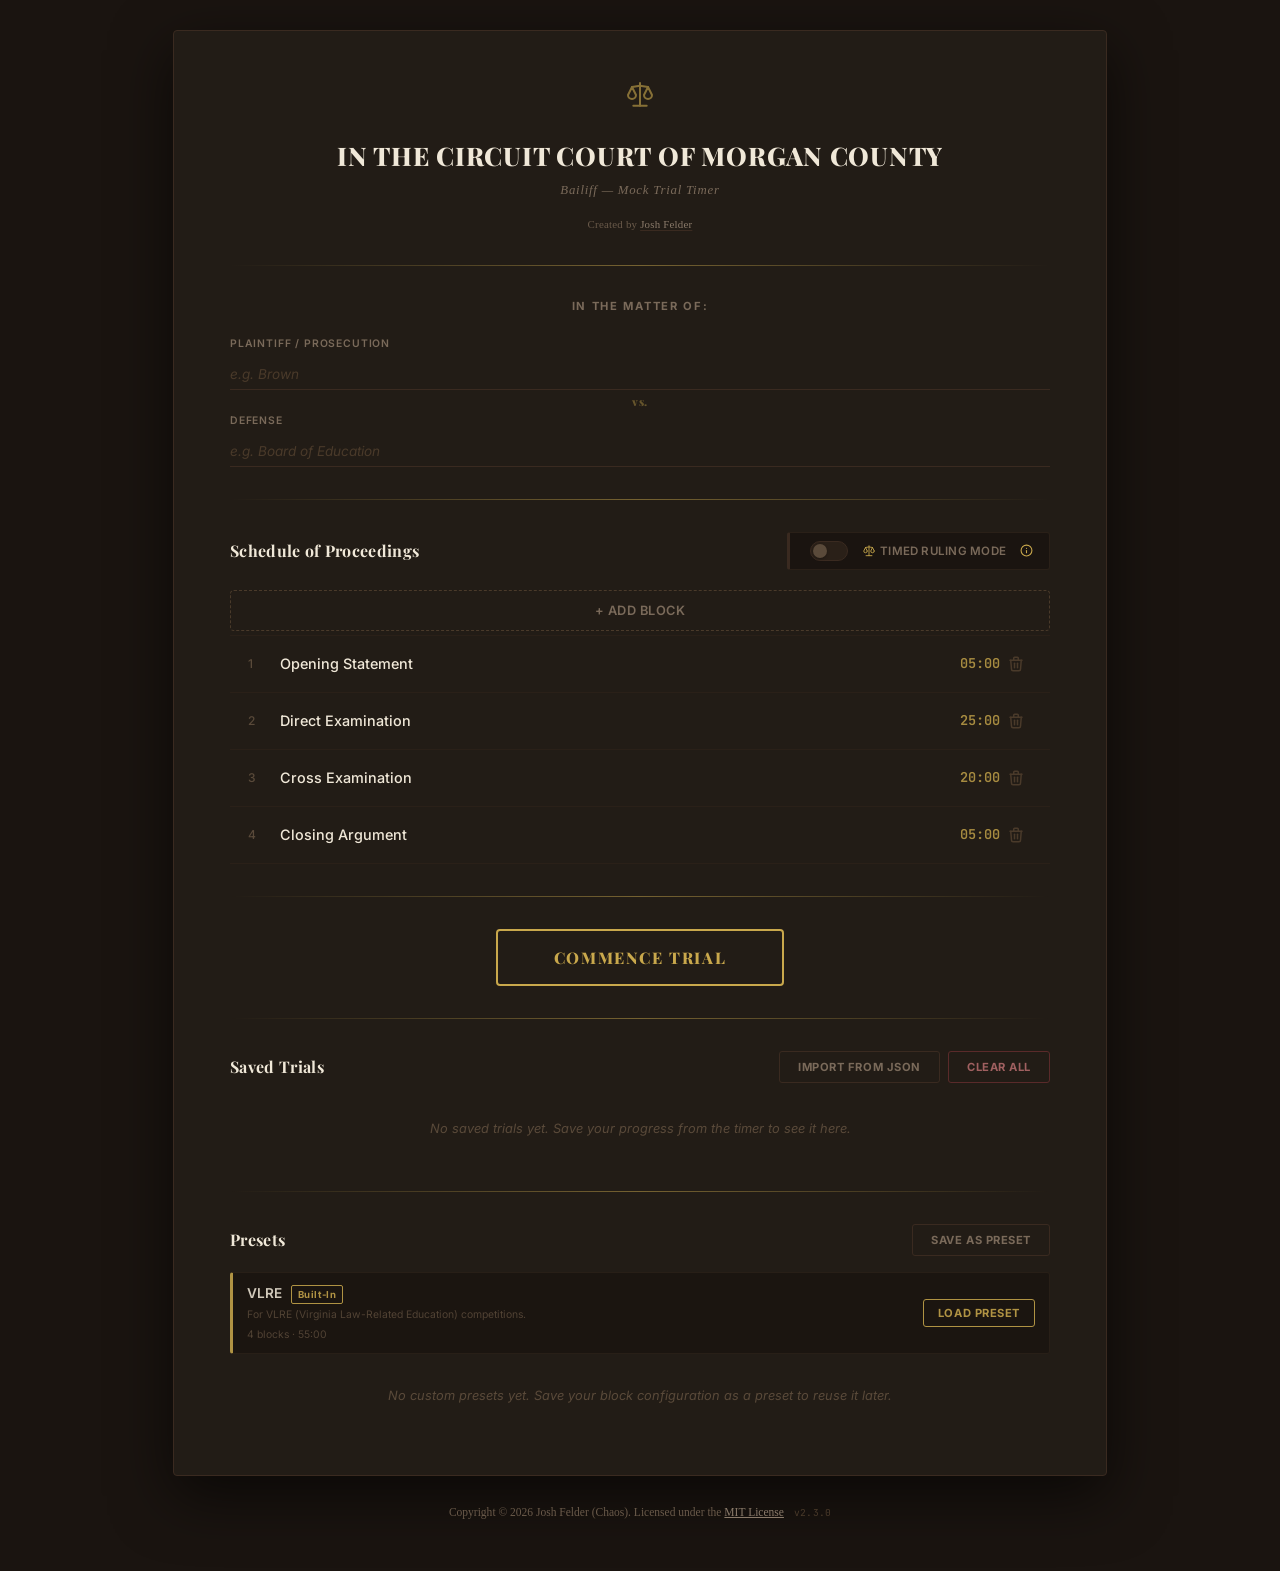
==== index.html @ 9f5e6909 "feat: add importing and exporting trials to json and human readable text" ====
<!DOCTYPE html>
<html lang="en">
<head>
    <meta charset="UTF-8">
    <meta name="viewport" content="width=device-width, initial-scale=1.0">
    <title>Bailiff - Mock Trial Timer</title>
    <link href="https://fonts.googleapis.com/css2?family=Inter:wght@400;600;800&family=Playfair+Display:wght@600;700;800&family=JetBrains+Mono:wght@600&display=swap" rel="stylesheet">
    <link rel="stylesheet" href="index.css">

    <meta property="og:title" content="Bailiff - Mock Trial Timer">
    <meta property="og:description" content="A streamlined, high-visibility mock trial timekeeping utility designed for speed and reliability">
    <meta property="og:type" content="website">

    <meta name="twitter:card" content="summary_large_image">

    <script async src="https://www.googletagmanager.com/gtag/js?id=G-CGS9DXNJ47"></script>
    <script>
      window.dataLayer = window.dataLayer || [];
      function gtag(){dataLayer.push(arguments);}
      gtag('js', new Date());
      gtag('config', 'G-CGS9DXNJ47');
    </script>
</head>
<body>

    <div class="filing">
        <div class="caption">
            <div class="caption-seal">
                <svg xmlns="http://www.w3.org/2000/svg" width="32" height="32" viewBox="0 0 24 24" fill="none" stroke="currentColor" stroke-width="1.5" stroke-linecap="round" stroke-linejoin="round">
                    <path d="M7 20l10 0"/>
                    <path d="M6 6l6 -1l6 1"/>
                    <path d="M12 3l0 17"/>
                    <path d="M9 12l-3 -6l-3 6a3 3 0 0 0 6 0"/>
                    <path d="M21 12l-3 -6l-3 6a3 3 0 0 0 6 0"/>
                </svg>
            </div>
            <h1 class="caption-title">In the Circuit Court of Morgan County</h1>
            <p class="caption-sub">Bailiff — Mock Trial Timer</p>
            <div class="caption-byline">
                Created by <a href="https://github.com/chaowoses" target="_blank">Josh Felder</a>
            </div>
        </div>

        <div class="section-divider"></div>

        <div class="matter">
            <div class="matter-heading">IN THE MATTER OF:</div>
            <div class="parties">
                <div class="party-row">
                    <div class="party">
                        <label for="p-name">Plaintiff / Prosecution</label>
                        <input type="text" id="p-name" placeholder="e.g. Brown" autocomplete="off">
                    </div>
                </div>
                <div class="party-vs">vs.</div>
                <div class="party-row">
                    <div class="party">
                        <label for="d-name">Defense</label>
                        <input type="text" id="d-name" placeholder="e.g. Board of Education" autocomplete="off">
                    </div>
                </div>
            </div>
        </div>

        <div class="section-divider"></div>

        <div class="schedule">
            <div class="schedule-top">
                <h2>Schedule of Proceedings</h2>
                <div class="schedule-toggle">
                    <label for="timed-ruling-toggle" class="toggle-switch">
                        <input type="checkbox" id="timed-ruling-toggle">
                        <span class="toggle-slider"></span>
                    </label>
                    <label for="timed-ruling-toggle" class="toggle-label-text"><svg width="14" height="14" viewBox="0 0 24 24" fill="none" stroke="currentColor" stroke-width="1.5" stroke-linecap="round" stroke-linejoin="round"><path d="M7 20l10 0"/><path d="M6 6l6 -1l6 1"/><path d="M12 3l0 17"/><path d="M9 12l-3 -6l-3 6a3 3 0 0 0 6 0"/><path d="M21 12l-3 -6l-3 6a3 3 0 0 0 6 0"/></svg>Timed Ruling Mode</label>
                    <span class="info-icon" id="tr-mode-info"><svg width="13" height="13" viewBox="0 0 24 24" fill="none" stroke="currentColor" stroke-width="2" stroke-linecap="round" stroke-linejoin="round"><circle cx="12" cy="12" r="10"/><line x1="12" y1="16" x2="12" y2="12"/><line x1="12" y1="8" x2="12.01" y2="8"/></svg></span>
                </div>
            </div>

            <button id="add-block-btn">+ Add Block</button>

            <div id="block-list" class="block-list"></div>

            <div id="block-edit-panel" class="edit-panel hidden">
                <h3>Edit Block</h3>
                <div class="edit-fields">
                    <label>Name<input type="text" id="edit-block-name" autocomplete="off"></label>
                    <label>Time<input type="text" id="edit-block-time" autocomplete="off"></label>
                    <label id="link-label">
                        Link to:
                        <select id="edit-block-link">
                            <option value="">None</option>
                        </select>
                    </label>
                </div>
                <div class="edit-actions">
                    <button id="save-block-btn">Save Changes</button>
                    <button id="cancel-edit-btn">Cancel</button>
                </div>
            </div>
        </div>

        <div class="section-divider"></div>

        <div class="commence">
            <button id="start-trial-btn">Commence Trial</button>
        </div>

        <div class="section-divider"></div>

        <div class="saved-trials">
            <div class="saved-trials-header">
                <h2>Saved Trials</h2>
                <div class="saved-trials-header-actions">
                    <button id="import-trials-btn">Import from JSON</button>
                    <button id="clear-trials-btn">Clear All</button>
                </div>
            </div>
            <div class="saved-trials-list" id="saved-trials-list">
                <div class="saved-trials-empty">No saved trials yet.</div>
            </div>
        </div>

        <div class="section-divider"></div>

        <div class="saved-trials">
            <div class="saved-trials-header">
                <h2>Presets</h2>
                <button id="save-preset-btn">Save as Preset</button>
            </div>
            <div class="saved-trials-list" id="presets-list">
                <div class="saved-trials-empty">No presets yet.</div>
            </div>
        </div>
    </div>

    <!-- Preset Save Dialog -->
    <div class="confirm-overlay hidden" id="preset-dialog-overlay">
        <div class="confirm-dialog preset-dialog">
            <h3>Save as Preset</h3>
            <p>Save the current block configuration as a reusable preset.</p>
            <div class="preset-dialog-fields">
                <label>
                    <span>Preset Name</span>
                    <input type="text" id="preset-name-input" placeholder="e.g. Standard Trial" autocomplete="off">
                </label>
                <label>
                    <span>Description (optional)</span>
                    <textarea id="preset-desc-input" rows="2" placeholder="e.g. For 45-minute rounds with standard order"></textarea>
                </label>
            </div>
            <div class="confirm-actions">
                <button class="confirm-btn confirm-cancel" id="preset-dialog-cancel">Cancel</button>
                <button class="confirm-btn confirm-save" id="preset-dialog-save">Save Preset</button>
            </div>
        </div>
    </div>

    <!-- Delete Confirmation Dialog -->
    <div class="confirm-overlay hidden" id="delete-confirm-overlay">
        <div class="confirm-dialog">
            <div class="confirm-seal">
                <svg xmlns="http://www.w3.org/2000/svg" width="24" height="24" viewBox="0 0 24 24" fill="none" stroke="currentColor" stroke-width="1.5" stroke-linecap="round" stroke-linejoin="round">
                    <path d="M4 7l16 0"/><path d="M10 11l0 6"/><path d="M14 11l0 6"/><path d="M5 7l1 12a2 2 0 0 0 2 2h8a2 2 0 0 0 2 -2l1 -12"/><path d="M9 7v-3a1 1 0 0 1 1 -1h4a1 1 0 0 1 1 1v3"/>
                </svg>
            </div>
            <h3 id="delete-confirm-title">Delete?</h3>
            <p id="delete-confirm-text">This cannot be undone.</p>
            <div class="confirm-actions">
                <button class="confirm-btn confirm-cancel" id="delete-confirm-cancel">Cancel</button>
                <button class="confirm-btn confirm-leave" id="delete-confirm-confirm">Delete</button>
            </div>
        </div>
    </div>

    <!-- Description Edit Dialog -->
    <div class="confirm-overlay hidden" id="desc-edit-overlay">
        <div class="confirm-dialog preset-dialog">
            <div class="confirm-seal">
                <svg xmlns="http://www.w3.org/2000/svg" width="24" height="24" viewBox="0 0 24 24" fill="none" stroke="currentColor" stroke-width="1.5" stroke-linecap="round" stroke-linejoin="round">
                    <path d="M14 3v4a1 1 0 0 0 1 1h4"/><path d="M17 21h-10a2 2 0 0 1 -2 -2v-14a2 2 0 0 1 2 -2h7l5 5v11a2 2 0 0 1 -2 2z"/><path d="M9 11l0 4"/><path d="M13 11l0 4"/><path d="M11 13l-2 0"/>
                </svg>
            </div>
            <h3>Edit Notes</h3>
            <div class="preset-dialog-fields">
                <label>
                    <span>Description</span>
                    <textarea id="desc-edit-input" rows="2" placeholder="Add notes about this trial"></textarea>
                </label>
            </div>
            <div class="confirm-actions">
                <button class="confirm-btn confirm-cancel" id="desc-edit-cancel">Cancel</button>
                <button class="confirm-btn confirm-save" id="desc-edit-save">Save</button>
            </div>
        </div>
    </div>

    <!-- Export Trial Dialog -->
    <div class="confirm-overlay hidden" id="export-dialog-overlay">
        <div class="confirm-dialog preset-dialog">
            <h3 id="export-dialog-title">Export Trial</h3>
            <p>Choose a format, then download it as a file or copy it to your clipboard.</p>
            <div class="export-format-toggle" id="export-format-toggle">
                <label class="export-format-option active">
                    <input type="radio" name="export-format" value="readable" checked>
                    <span>Human-Readable</span>
                </label>
                <label class="export-format-option">
                    <input type="radio" name="export-format" value="json">
                    <span>JSON</span>
                </label>
            </div>
            <div class="export-status" id="export-status"></div>
            <div class="confirm-actions">
                <button class="confirm-btn confirm-cancel" id="export-dialog-cancel">Cancel</button>
                <button class="confirm-btn confirm-cancel" id="export-copy-btn">Copy to Clipboard</button>
                <button class="confirm-btn confirm-save" id="export-download-btn">Download File</button>
            </div>
        </div>
    </div>

    <!-- Import Trials Dialog -->
    <div class="confirm-overlay hidden" id="import-dialog-overlay">
        <div class="confirm-dialog preset-dialog import-dialog">
            <h3>Import Saved Trials</h3>
            <div class="import-tabs">
                <button type="button" class="import-tab active" id="import-tab-upload" data-tab="upload">Upload File</button>
                <button type="button" class="import-tab" id="import-tab-paste" data-tab="paste">Paste JSON</button>
            </div>

            <div class="import-tab-panel" id="import-panel-upload">
                <div class="import-dropzone" id="import-dropzone" tabindex="0">
                    <input type="file" id="import-file-input" accept=".json,application/json" hidden>
                    <p>Drag &amp; drop a JSON file here,<br>or click to browse</p>
                </div>
            </div>

            <div class="import-tab-panel hidden" id="import-panel-paste">
                <div class="preset-dialog-fields">
                    <label>
                        <span>Paste JSON</span>
                        <textarea id="import-paste-input" rows="6" placeholder="Paste exported trial JSON here"></textarea>
                    </label>
                </div>
            </div>

            <div class="import-error hidden" id="import-error"></div>

            <div class="confirm-actions">
                <button class="confirm-btn confirm-cancel" id="import-dialog-cancel">Cancel</button>
                <button class="confirm-btn confirm-save" id="import-paste-btn">Import</button>
            </div>
        </div>
    </div>

    <!-- Timed Ruling Mode Info Dialog -->
    <div class="confirm-overlay hidden" id="tr-mode-info-overlay">
        <div class="confirm-dialog">
            <div class="confirm-seal">
                <svg xmlns="http://www.w3.org/2000/svg" width="24" height="24" viewBox="0 0 24 24" fill="none" stroke="currentColor" stroke-width="1.5" stroke-linecap="round" stroke-linejoin="round">
                    <path d="M7 20l10 0"/><path d="M6 6l6 -1l6 1"/><path d="M12 3l0 17"/><path d="M9 12l-3 -6l-3 6a3 3 0 0 0 6 0"/><path d="M21 12l-3 -6l-3 6a3 3 0 0 0 6 0"/>
                </svg>
            </div>
            <h3>Timed Ruling Mode</h3>
            <p>When enabled, you can link blocks between the plaintiff and defense sides. During a paused timer, you'll have the option to deduct the paused time from either the current side's block or the linked block on the opposing side, simulating the effect of sustained or overruled objections.</p>
            <p>You may not want this enabled: check your competition rules. Some simply discard paused time, while others deduct based on the ruling.</p>
            <div class="confirm-actions">
                <button class="confirm-btn confirm-save" id="tr-mode-info-ok">Got it</button>
            </div>
        </div>
    </div>

    <footer>
        <p>Copyright &copy; 2026 Josh Felder (Chaos). Licensed under the <a href="https://opensource.org/licenses/MIT" target="_blank">MIT License</a><span class="version-footer" id="version-footer"></span></p>
    </footer>

    <script src="version.js"></script>
    <script src="cases.js"></script>
    <script src="setup.js"></script>
</body>
</html>
---- index.css ----
@keyframes fadeIn {
    from { opacity: 0; transform: translateY(8px); }
    to { opacity: 1; transform: translateY(0); }
}

body {
    margin: 0;
    padding: 30px 20px;
    font-family: Georgia, 'Times New Roman', Times, serif;
    background: #1a1410;
    color: #f0e8d8;
    display: flex;
    flex-direction: column;
    align-items: center;
    line-height: 1.6;
    -webkit-font-smoothing: antialiased;
    animation: fadeIn 0.5s ease-out;
}

/* ===== SCROLLBAR ===== */
::-webkit-scrollbar { width: 8px; height: 8px; }
::-webkit-scrollbar-track { background: #1a1410; }
::-webkit-scrollbar-thumb { background: #3a2a20; border-radius: 4px; }
::-webkit-scrollbar-thumb:hover { background: #5a4a3a; }
::-webkit-scrollbar-corner { background: #1a1410; }
* { scrollbar-width: thin; scrollbar-color: #3a2a20 #1a1410; }

/* ===== LEGAL FILING DOCUMENT ===== */
.filing {
    width: 100%;
    max-width: 820px;
    background: #221c16;
    border: 1px solid #3a2a20;
    border-radius: 4px;
    padding: 48px 56px;
    box-shadow: 0 20px 60px rgba(0,0,0,0.6);
}

/* ===== CAPTION ===== */
.caption {
    text-align: center;
    margin-bottom: 0;
}

.caption-seal {
    color: #c9a84c;
    opacity: 0.6;
    margin-bottom: 16px;
}

.caption-title {
    font-size: 1.6rem;
    font-weight: 800;
    font-family: 'Playfair Display', Georgia, serif;
    letter-spacing: 0.03em;
    margin: 0 0 4px 0;
    color: #f0e8d8;
    text-transform: uppercase;
}

.caption-sub {
    font-size: 0.8rem;
    color: #7a6a5a;
    margin: 0 0 16px 0;
    font-style: italic;
    letter-spacing: 0.06em;
}

.caption-byline {
    font-size: 0.68rem;
    color: #6a5a4a;
    margin-bottom: 0;
    font-weight: 400;
    letter-spacing: 0.02em;
}

.caption-byline a {
    color: #8a7a6a;
    text-decoration: underline;
    text-underline-offset: 2px;
    text-decoration-color: #3a2a20;
}

.caption-byline a:hover {
    color: #c9a84c;
}

/* ===== SECTION DIVIDER ===== */
.section-divider {
    height: 1px;
    background: linear-gradient(90deg, transparent, #c9a84c, transparent);
    margin: 32px 0;
    opacity: 0.5;
}

/* ===== IN THE MATTER OF ===== */
.matter-heading {
    text-align: center;
    font-size: 0.7rem;
    font-weight: 700;
    font-family: 'Inter', -apple-system, BlinkMacSystemFont, "Segoe UI", Roboto, sans-serif;
    letter-spacing: 0.15em;
    color: #7a6a5a;
    margin-bottom: 20px;
    text-transform: uppercase;
}

.parties {
    display: flex;
    flex-direction: column;
    gap: 4px;
}

.party-row {
    display: flex;
    flex-direction: column;
}

.party {
    display: flex;
    flex-direction: column;
    text-align: left;
}

.party label {
    font-size: 0.65rem;
    font-weight: 600;
    font-family: 'Inter', -apple-system, BlinkMacSystemFont, "Segoe UI", Roboto, sans-serif;
    text-transform: uppercase;
    letter-spacing: 0.08em;
    margin-bottom: 2px;
    color: #7a6a5a;
}

.party input {
    padding: 8px 0 6px;
    font-size: clamp(0.85rem, 1.8vw, 1rem);
    font-family: 'Inter', -apple-system, BlinkMacSystemFont, "Segoe UI", Roboto, sans-serif;
    border: none;
    border-bottom: 1px solid #3a2a20;
    border-radius: 0;
    background: transparent;
    color: #f0e8d8;
    text-align: left;
    width: 100%;
    box-sizing: border-box;
    outline: none;
    transition: border-color 0.2s;
}

.party input::placeholder {
    font-size: clamp(0.75rem, 1.5vw, 0.85rem);
    color: #4a3a2a;
    font-style: italic;
    opacity: 1;
}

.party input:focus { border-bottom-color: #c9a84c; }

.party-vs {
    text-align: center;
    font-size: 0.7rem;
    font-weight: 900;
    font-family: 'Playfair Display', Georgia, serif;
    color: #c9a84c;
    opacity: 0.4;
    letter-spacing: 0.06em;
    padding: 2px 0;
    line-height: 1;
}

/* ===== SCHEDULE ===== */
.schedule-top {
    display: flex;
    align-items: center;
    justify-content: space-between;
    margin-bottom: 20px;
}

.schedule h2 {
    font-size: 1rem;
    font-weight: 700;
    font-family: 'Playfair Display', Georgia, serif;
    color: #f0e8d8;
    margin: 0;
    letter-spacing: 0.02em;
}

.schedule-toggle {
    display: flex;
    align-items: center;
    gap: 14px;
    padding: 8px 16px 8px 20px;
    background: #1a1410;
    border: 1px solid #2a2018;
    border-left: 3px solid #3a2a20;
    border-radius: 3px;
    transition: border-left-color 0.3s;
}

.schedule-toggle--active {
    border-left-color: #c9a84c;
}

.schedule-toggle .toggle-label-text {
    display: inline-flex;
    align-items: center;
    gap: 4px;
    font-size: 0.72rem;
    font-weight: 600;
    font-family: 'Inter', -apple-system, BlinkMacSystemFont, "Segoe UI", Roboto, sans-serif;
    color: #7a6a5a;
    cursor: pointer;
    white-space: nowrap;
    letter-spacing: 0.02em;
    text-transform: uppercase;
    user-select: none;
}

.schedule-toggle .toggle-label-text svg {
    color: #c9a84c;
    flex-shrink: 0;
}

.info-icon {
    display: inline-flex;
    align-items: center;
    color: #c9a84c;
    cursor: pointer;
    transition: color 0.2s;
    flex-shrink: 0;
}

.info-icon:hover {
    color: #d4af37;
}

.badge-info-icon {
    display: inline-flex;
    align-items: center;
    margin-left: 4px;
    color: #c9a84c;
    cursor: pointer;
    transition: color 0.2s;
}

.badge-info-icon:hover {
    color: #d4af37;
}

/* toggle switch - court gavel style */
.toggle-switch {
    position: relative;
    width: 38px;
    height: 20px;
    cursor: pointer;
    flex-shrink: 0;
}

.toggle-switch input {
    opacity: 0;
    width: 0;
    height: 0;
}

.toggle-slider {
    position: absolute;
    top: 0;
    left: 0;
    right: 0;
    bottom: 0;
    background: #2a2018;
    border-radius: 20px;
    border: 1px solid #3a2a20;
    transition: background 0.3s;
}

.toggle-slider:before {
    content: "";
    position: absolute;
    height: 14px;
    width: 14px;
    left: 2px;
    bottom: 2px;
    background: #5a4a3a;
    border-radius: 50%;
    transition: transform 0.3s;
    box-shadow: 0 1px 3px rgba(0,0,0,0.3);
}

.toggle-switch input:checked + .toggle-slider {
    background: #c9a84c;
    border-color: #c9a84c;
}

.toggle-switch input:checked + .toggle-slider:before {
    background: #1a1410;
    transform: translateX(18px);
}

/* ===== EDIT PANEL ===== */
.edit-panel {
    background: #1a1410;
    padding: 24px;
    border-radius: 4px;
    border: 1px solid #3a2a20;
    border-left: 3px solid #c9a84c;
    margin: 12px 0;
    display: flex;
    flex-direction: column;
    gap: 16px;
    box-shadow: 0 4px 16px rgba(0,0,0,0.3);
    animation: expandPanel 0.25s cubic-bezier(0.34, 1.56, 0.64, 1) forwards;
}

@keyframes expandPanel {
    from { opacity: 0; transform: translateY(-6px); }
    to { opacity: 1; transform: translateY(0); }
}

.edit-panel h3 { margin: 0; font-size: 0.85rem; font-family: 'Inter', -apple-system, BlinkMacSystemFont, "Segoe UI", Roboto, sans-serif; color: #c9a84c; font-weight: 700; text-transform: uppercase; letter-spacing: 0.08em; }
.edit-panel.hidden { display: none; }

.edit-fields { display: flex; gap: 12px; flex-wrap: wrap; }

.edit-fields label {
    flex: 1;
    min-width: 140px;
    display: flex;
    flex-direction: column;
    gap: 6px;
    font-size: 0.65rem;
    font-weight: 600;
    font-family: 'Inter', -apple-system, BlinkMacSystemFont, "Segoe UI", Roboto, sans-serif;
    color: #7a6a5a;
    text-transform: uppercase;
    letter-spacing: 0.06em;
}

.edit-fields input,
.edit-fields select {
    padding: 10px;
    background: #221c16;
    border: 1px solid #3a2a20;
    color: #f0e8d8;
    border-radius: 4px;
    font-family: 'Inter', -apple-system, BlinkMacSystemFont, "Segoe UI", Roboto, sans-serif;
    font-size: 0.85rem;
    outline: none;
    transition: border-color 0.2s;
}

.edit-fields input:focus,
.edit-fields select:focus {
    border-color: #c9a84c;
}

.edit-fields select {
    appearance: none;
    background-image: url("data:image/svg+xml,%3Csvg xmlns='http://www.w3.org/2000/svg' width='14' height='14' viewBox='0 0 24 24' fill='none' stroke='%237a6a5a' stroke-width='2.5' stroke-linecap='round' stroke-linejoin='round'%3E%3Cpath d='m6 9 6 6 6-6'/%3E%3C/svg%3E");
    background-repeat: no-repeat;
    background-position: calc(100% - 10px) center;
    padding-right: 32px;
}

.edit-actions { display: flex; gap: 8px; margin-top: 2px; }

#save-block-btn,
#cancel-edit-btn {
    flex: 1;
    padding: 10px;
    font-size: 0.8rem;
    font-weight: 600;
    font-family: 'Inter', -apple-system, BlinkMacSystemFont, "Segoe UI", Roboto, sans-serif;
    border-radius: 4px;
    cursor: pointer;
    transition: all 0.2s cubic-bezier(0.4, 0, 0.2, 1);
    border: 1px solid #3a2a20;
    background: transparent;
}

#save-block-btn { color: #c9a84c; border-color: #c9a84c; }
#save-block-btn:hover { background: #c9a84c; color: #1a1410; }

#cancel-edit-btn { color: #7a6a5a; }
#cancel-edit-btn:hover { background: #3a2a20; color: #f0e8d8; }

#save-block-btn:active,
#cancel-edit-btn:active { transform: scale(0.97); }

/* ===== ADD BLOCK BUTTON ===== */
#add-block-btn {
    width: 100%;
    padding: 12px;
    font-size: 0.8rem;
    font-weight: 600;
    font-family: 'Inter', -apple-system, BlinkMacSystemFont, "Segoe UI", Roboto, sans-serif;
    border-radius: 4px;
    border: 1px dashed #4a3a2a;
    background: transparent;
    color: #7a6a5a;
    cursor: pointer;
    text-transform: uppercase;
    letter-spacing: 0.04em;
    transition: all 0.2s cubic-bezier(0.4, 0, 0.2, 1);
    margin-bottom: 4px;
}

#add-block-btn:hover {
    border-color: #c9a84c;
    color: #c9a84c;
    background: rgba(201, 168, 76, 0.04);
}

#add-block-btn:active { transform: scale(0.98); }

/* ===== BLOCK CARDS ===== */
.block-list { width: 100%; display: flex; flex-direction: column; }

.block-card {
    display: flex;
    justify-content: space-between;
    align-items: center;
    background: transparent;
    padding: 12px 18px;
    border-bottom: 1px solid #2a2018;
    cursor: grab;
    transition:
        transform 0.2s cubic-bezier(0.4, 0, 0.2, 1),
        background 0.2s cubic-bezier(0.4, 0, 0.2, 1),
        opacity 0.2s cubic-bezier(0.4, 0, 0.2, 1),
        box-shadow 0.2s cubic-bezier(0.4, 0, 0.2, 1);
    animation: blockIn 0.35s cubic-bezier(0.34, 1.56, 0.64, 1) forwards;
}

.block-card:first-child {
    border-top: 1px solid #2a2018;
}

@keyframes blockIn {
    from { opacity: 0; transform: translateX(-20px); }
    to { opacity: 1; transform: translateX(0); }
}

@keyframes blockOut {
    from { opacity: 1; transform: translateY(0) scale(1); }
    to { opacity: 0; transform: translateY(-20px) scale(0.95); }
}

.block-card:hover {
    background: rgba(201, 168, 76, 0.03);
}

.block-card.removing {
    animation: blockOut 0.3s ease-in forwards;
    overflow: hidden;
    pointer-events: none;
}

.block-card.dragging {
    opacity: 0.6;
    background: rgba(201, 168, 76, 0.06);
    box-shadow: 0 0 20px rgba(201, 168, 76, 0.15);
    z-index: 100;
}

.block-placeholder {
    border: none;
    height: 3px;
    width: 100%;
    background: linear-gradient(90deg, transparent, #c9a84c, transparent);
    margin: 2px 0;
    pointer-events: none;
}

.block-main-content { display: flex; flex: 1; align-items: center; gap: 12px; }

.block-main-content::before {
    content: attr(data-index);
    font-size: 0.75rem;
    color: #5a4a3a;
    font-family: 'Inter', -apple-system, BlinkMacSystemFont, "Segoe UI", Roboto, sans-serif;
    font-weight: 500;
    min-width: 20px;
}

.link-icon { color: #c9a84c; display: inline-flex; align-items: center; opacity: 0.7; flex-shrink: 0; vertical-align: middle; }
.block-name { font-size: 0.9rem; font-weight: 500; font-family: 'Inter', -apple-system, BlinkMacSystemFont, "Segoe UI", Roboto, sans-serif; display: flex; align-items: center; gap: 6px; flex: 1; }

.block-time {
    font-size: 0.85rem;
    font-family: 'JetBrains Mono', monospace;
    font-weight: 600;
    width: 70px;
    text-align: right;
    flex-shrink: 0;
    color: #c9a84c;
    opacity: 0.8;
}

.block-linked-badge {
    display: inline-flex;
    align-items: center;
    gap: 4px;
    margin-left: 8px;
    padding: 2px 8px;
    font-size: 0.6rem;
    font-weight: 700;
    font-family: 'Inter', -apple-system, BlinkMacSystemFont, "Segoe UI", Roboto, sans-serif;
    color: #c9a84c;
    border: 1px solid #3a2a20;
    border-radius: 3px;
    text-transform: uppercase;
    letter-spacing: 0.04em;
    white-space: nowrap;
}

.block-linked-badge svg {
    opacity: 0.7;
    width: 10px;
    height: 10px;
    margin-right: 0 !important;
    display: block;
}

.block-controls {
    display: flex;
    align-items: center;
    gap: 2px;
    flex-shrink: 0;
}

/* Move Up/Down — drag-and-drop reordering doesn't fire from touchscreens,
   so this is the only way to reorder blocks on mobile. Desktop uses drag
   instead (see .block-card[draggable]), so these stay hidden until the
   mobile breakpoint below shows them. */
.block-move {
    display: none;
    background: transparent;
    border: none;
    color: #5a4a3a;
    width: 32px;
    height: 32px;
    border-radius: 4px;
    cursor: pointer;
    align-items: center;
    justify-content: center;
    transition: all 0.2s cubic-bezier(0.4, 0, 0.2, 1);
}

.block-move:hover:not(:disabled) { color: #c9a84c; background: rgba(201, 168, 76, 0.08); }
.block-move:active:not(:disabled) { transform: scale(0.9); }
.block-move:disabled { color: #2a2018; cursor: default; }

.block-delete {
    background: transparent;
    border: none;
    color: #4a3a2a;
    width: 32px;
    height: 32px;
    border-radius: 4px;
    cursor: pointer;
    display: flex;
    align-items: center;
    justify-content: center;
    transition: all 0.2s cubic-bezier(0.4, 0, 0.2, 1);
}

.block-delete:hover { color: #8b1a1a; background: rgba(139, 26, 26, 0.08); }
.block-delete:active { transform: scale(0.9); }

/* ===== COMMENCE TRIAL ===== */
.commence {
    text-align: center;
}

#start-trial-btn {
    padding: 16px 56px;
    font-size: 1rem;
    font-weight: 800;
    font-family: 'Playfair Display', Georgia, serif;
    border-radius: 4px;
    border: 2px solid #c9a84c;
    background: transparent;
    color: #c9a84c;
    cursor: pointer;
    text-transform: uppercase;
    letter-spacing: 0.1em;
    transition: all 0.25s cubic-bezier(0.4, 0, 0.2, 1);
    position: relative;
}

#start-trial-btn:hover {
    background: #c9a84c;
    color: #1a1410;
    box-shadow: 0 4px 20px rgba(201, 168, 76, 0.3);
}

#start-trial-btn:active { transform: scale(0.97); }

#save-trial-btn {
    padding: 12px 32px;
    font-size: 0.75rem;
    font-weight: 700;
    font-family: 'Inter', -apple-system, BlinkMacSystemFont, "Segoe UI", Roboto, sans-serif;
    border-radius: 4px;
    border: 1px solid #3a2a20;
    background: transparent;
    color: #7a6a5a;
    cursor: pointer;
    text-transform: uppercase;
    letter-spacing: 0.06em;
    transition: all 0.2s cubic-bezier(0.4, 0, 0.2, 1);
    margin-left: 12px;
}

#save-trial-btn:hover {
    border-color: #5a4a3a;
    color: #f0e8d8;
    background: #2a2018;
}

#save-trial-btn:active { transform: scale(0.97); }

/* ===== SAVED TRIALS ===== */
.saved-trials-header h2 {
    font-size: 1rem;
    font-weight: 700;
    font-family: 'Playfair Display', Georgia, serif;
    color: #f0e8d8;
    margin: 0;
    letter-spacing: 0.02em;
}

.saved-trials-list {
    display: flex;
    flex-direction: column;
    gap: 6px;
}

.saved-trials-empty {
    text-align: center;
    font-size: 0.8rem;
    font-family: 'Inter', -apple-system, BlinkMacSystemFont, "Segoe UI", Roboto, sans-serif;
    color: #5a4a3a;
    font-style: italic;
    padding: 20px 0;
}

.saved-trial-card {
    display: flex;
    align-items: center;
    justify-content: space-between;
    padding: 10px 14px;
    background: #1a1410;
    border: 1px solid #2a2018;
    border-left: 3px solid #3a2a20;
    border-radius: 3px;
    transition: border-left-color 0.2s;
}

.saved-trial-card:hover {
    border-left-color: #5a4a3a;
}

.saved-trial-info {
    display: flex;
    flex-direction: column;
    min-width: 0;
    overflow: hidden;
}

.saved-trial-name {
    font-size: 0.85rem;
    font-weight: 600;
    font-family: 'Inter', -apple-system, BlinkMacSystemFont, "Segoe UI", Roboto, sans-serif;
    color: #f0e8d8;
    white-space: nowrap;
    overflow: hidden;
    text-overflow: ellipsis;
}

.saved-trial-date {
    font-size: 0.65rem;
    font-family: 'Inter', -apple-system, BlinkMacSystemFont, "Segoe UI", Roboto, sans-serif;
    color: #5a4a3a;
    margin-top: 2px;
}

.saved-trial-actions {
    display: flex;
    gap: 6px;
    flex-shrink: 0;
}

.saved-trial-load {
    padding: 6px 14px;
    font-size: 0.7rem;
    font-weight: 700;
    font-family: 'Inter', -apple-system, BlinkMacSystemFont, "Segoe UI", Roboto, sans-serif;
    border-radius: 3px;
    border: 1px solid #c9a84c;
    background: transparent;
    color: #c9a84c;
    cursor: pointer;
    text-transform: uppercase;
    letter-spacing: 0.05em;
    transition: all 0.2s;
}

.saved-trial-load:hover {
    background: #c9a84c;
    color: #1a1410;
}

.saved-trial-edit {
    padding: 6px 10px;
    font-size: 0.7rem;
    font-weight: 700;
    font-family: 'Inter', -apple-system, BlinkMacSystemFont, "Segoe UI", Roboto, sans-serif;
    border-radius: 3px;
    border: 1px solid transparent;
    background: transparent;
    color: #5a4a3a;
    cursor: pointer;
    transition: all 0.2s;
}

.saved-trial-edit:hover {
    color: #c9a84c;
    border-color: #5a4a3a;
}

.saved-trial-delete {
    padding: 6px 10px;
    font-size: 0.7rem;
    font-weight: 700;
    font-family: 'Inter', -apple-system, BlinkMacSystemFont, "Segoe UI", Roboto, sans-serif;
    border-radius: 3px;
    border: 1px solid transparent;
    background: transparent;
    color: #5a4a3a;
    cursor: pointer;
    transition: all 0.2s;
}

.saved-trial-delete:hover {
    color: #8b1a1a;
    border-color: #6e1515;
}

.saved-trial-preset {
    border-left-color: #c9a84c;
    opacity: 0.85;
}

.saved-trial-preset:hover {
    border-left-color: #d4af37;
    opacity: 1;
}

.saved-trial-card[draggable] {
    cursor: grab;
}

.saved-trial-card[draggable]:active {
    cursor: grabbing;
}

.saved-trial-card.dragging {
    opacity: 0.5;
    background: rgba(201, 168, 76, 0.06);
    box-shadow: 0 0 20px rgba(201, 168, 76, 0.15);
    z-index: 100;
}

.saved-trial-badge {
    display: inline-block;
    font-size: 0.6rem;
    font-weight: 700;
    font-family: 'Inter', -apple-system, BlinkMacSystemFont, "Segoe UI", Roboto, sans-serif;
    color: #c9a84c;
    border: 1px solid #c9a84c;
    border-radius: 2px;
    padding: 1px 6px;
    margin-left: 6px;
    vertical-align: middle;
    letter-spacing: 0.04em;
}

.tr-mode-badge {
    color: #c9a84c;
    border-color: #c9a84c;
    vertical-align: middle;
    display: inline-flex;
    align-items: center;
    gap: 3px;
    padding: 3px 6px;
    margin-left: 6px;
    font-size: 0.6rem;
    line-height: 1;
}

.tr-mode-badge svg {
    width: 11px;
    height: 11px;
    flex-shrink: 0;
}

.tr-mode-badge .badge-info-icon {
    color: #c9a84c;
    opacity: 0.7;
    display: inline-flex;
    align-items: center;
    margin-left: 0;
    line-height: 0;
}

.tr-mode-badge .badge-info-icon:hover {
    opacity: 1;
}

.saved-trial-resume {
    padding: 6px 14px;
    font-size: 0.7rem;
    font-weight: 700;
    font-family: 'Inter', -apple-system, BlinkMacSystemFont, "Segoe UI", Roboto, sans-serif;
    border-radius: 3px;
    border: 1px solid #3a2a20;
    background: transparent;
    color: #f0e8d8;
    cursor: pointer;
    text-transform: uppercase;
    letter-spacing: 0.05em;
    transition: all 0.2s;
}

.saved-trial-resume:hover {
    background: #3a2a20;
    border-color: #5a4a3a;
}

.saved-trial-launch {
    padding: 6px 14px;
    font-size: 0.7rem;
    font-weight: 700;
    font-family: 'Inter', -apple-system, BlinkMacSystemFont, "Segoe UI", Roboto, sans-serif;
    border-radius: 3px;
    border: 1px solid #c9a84c;
    background: transparent;
    color: #c9a84c;
    cursor: pointer;
    text-transform: uppercase;
    letter-spacing: 0.05em;
    transition: all 0.2s;
}

.saved-trial-launch:hover {
    background: #c9a84c;
    color: #1a1410;
}

.saved-trial-autosave {
    border-left-color: #8b6914;
    background: #1e180e;
}

.saved-trial-autosave .saved-trial-badge {
    border-color: #8b6914;
    color: #d4a828;
}

.saved-trial-progress {
    font-size: 0.7rem;
    font-family: 'JetBrains Mono', monospace;
    color: #c9a84c;
    margin-top: 4px;
    white-space: nowrap;
    overflow: hidden;
    text-overflow: ellipsis;
}

.saved-trial-desc {
    font-size: 0.72rem;
    font-family: 'Inter', -apple-system, BlinkMacSystemFont, "Segoe UI", Roboto, sans-serif;
    color: #8a7a6a;
    margin-top: 2px;
    white-space: nowrap;
    overflow: hidden;
    text-overflow: ellipsis;
    font-style: italic;
}

.preset-block-info {
    font-size: 0.65rem;
    font-family: 'Inter', -apple-system, BlinkMacSystemFont, "Segoe UI", Roboto, sans-serif;
    color: #5a4a3a;
    margin-top: 3px;
    white-space: nowrap;
    overflow: hidden;
    text-overflow: ellipsis;
}

/* ===== PRESETS HEADER ===== */
.saved-trials-header {
    display: flex;
    align-items: center;
    justify-content: space-between;
    margin-bottom: 16px;
}

#save-preset-btn {
    padding: 8px 18px;
    font-size: 0.7rem;
    font-weight: 700;
    font-family: 'Inter', -apple-system, BlinkMacSystemFont, "Segoe UI", Roboto, sans-serif;
    border-radius: 3px;
    border: 1px solid #3a2a20;
    background: transparent;
    color: #7a6a5a;
    cursor: pointer;
    text-transform: uppercase;
    letter-spacing: 0.05em;
    transition: all 0.2s;
}

#save-preset-btn:hover {
    border-color: #5a4a3a;
    color: #f0e8d8;
    background: #2a2018;
}

#save-preset-btn:active { transform: scale(0.97); }

#clear-trials-btn {
    padding: 8px 18px;
    font-size: 0.7rem;
    font-weight: 700;
    font-family: 'Inter', -apple-system, BlinkMacSystemFont, "Segoe UI", Roboto, sans-serif;
    border-radius: 3px;
    border: 1px solid #5a2a2a;
    background: transparent;
    color: #a06060;
    cursor: pointer;
    text-transform: uppercase;
    letter-spacing: 0.05em;
    transition: all 0.2s;
}

#clear-trials-btn:hover {
    border-color: #8a3a3a;
    color: #f0d0d0;
    background: #2a1818;
}

#clear-trials-btn:active { transform: scale(0.97); }

.saved-trials-header-actions {
    display: flex;
    gap: 8px;
    flex-wrap: wrap;
    justify-content: flex-end;
}

#import-trials-btn {
    padding: 8px 18px;
    font-size: 0.7rem;
    font-weight: 700;
    font-family: 'Inter', -apple-system, BlinkMacSystemFont, "Segoe UI", Roboto, sans-serif;
    border-radius: 3px;
    border: 1px solid #3a2a20;
    background: transparent;
    color: #7a6a5a;
    cursor: pointer;
    text-transform: uppercase;
    letter-spacing: 0.05em;
    transition: all 0.2s;
}

#import-trials-btn:hover {
    border-color: #5a4a3a;
    color: #f0e8d8;
    background: #2a2018;
}

#import-trials-btn:active { transform: scale(0.97); }

/* ===== EXPORT DIALOG ===== */
.export-format-toggle {
    display: flex;
    gap: 10px;
    justify-content: center;
    margin-bottom: 18px;
}

.export-format-option {
    display: flex;
    align-items: center;
    gap: 6px;
    padding: 8px 14px;
    border: 1px solid #3a2a20;
    border-radius: 4px;
    cursor: pointer;
    font-size: 0.75rem;
    font-family: 'Inter', -apple-system, BlinkMacSystemFont, "Segoe UI", Roboto, sans-serif;
    color: #8a7a6a;
    transition: all 0.2s;
}

.export-format-option.active {
    border-color: #c9a84c;
    color: #f0e8d8;
    background: rgba(201, 168, 76, 0.08);
}

.export-format-option input {
    accent-color: #c9a84c;
}

.export-status {
    min-height: 18px;
    font-size: 0.72rem;
    color: #7a9a6a;
    margin: -6px 0 14px;
    font-family: 'Inter', -apple-system, BlinkMacSystemFont, "Segoe UI", Roboto, sans-serif;
}

.export-status.error {
    color: #c07a7a;
}

/* ===== IMPORT DIALOG ===== */
.import-dialog {
    max-width: 460px;
}

.import-tabs {
    display: flex;
    gap: 4px;
    margin-bottom: 18px;
    border: 1px solid #3a2a20;
    border-radius: 4px;
    padding: 3px;
}

.import-tab {
    flex: 1;
    padding: 8px 10px;
    font-size: 0.7rem;
    font-weight: 700;
    font-family: 'Inter', -apple-system, BlinkMacSystemFont, "Segoe UI", Roboto, sans-serif;
    text-transform: uppercase;
    letter-spacing: 0.04em;
    border: none;
    border-radius: 3px;
    background: transparent;
    color: #7a6a5a;
    cursor: pointer;
    transition: all 0.2s;
}

.import-tab.active {
    background: #3a2a20;
    color: #f0e8d8;
}

.import-tab-panel.hidden {
    display: none;
}

.import-dropzone {
    border: 2px dashed #3a2a20;
    border-radius: 6px;
    padding: 32px 16px;
    text-align: center;
    cursor: pointer;
    color: #7a6a5a;
    font-size: 0.78rem;
    font-family: 'Inter', -apple-system, BlinkMacSystemFont, "Segoe UI", Roboto, sans-serif;
    line-height: 1.5;
    transition: all 0.2s;
    margin-bottom: 18px;
}

.import-dropzone p { margin: 0; }

.import-dropzone:hover,
.import-dropzone:focus-visible {
    border-color: #5a4a3a;
    color: #f0e8d8;
    background: #1e1712;
    outline: none;
}

.import-dropzone.dragover {
    border-color: #c9a84c;
    color: #f0e8d8;
    background: rgba(201, 168, 76, 0.08);
}

.import-error {
    font-size: 0.75rem;
    color: #d08a8a;
    background: rgba(139, 26, 26, 0.12);
    border: 1px solid #6e1515;
    border-radius: 4px;
    padding: 10px 12px;
    margin: -6px 0 16px;
    text-align: left;
}

.import-error.hidden {
    display: none;
}

#import-paste-btn.hidden {
    display: none;
}

/* ===== PRESET DIALOG ===== */
.preset-dialog {
    max-width: 420px;
}

.preset-dialog-fields {
    text-align: left;
    display: flex;
    flex-direction: column;
    gap: 14px;
    margin-bottom: 24px;
}

.preset-dialog-fields label {
    display: flex;
    flex-direction: column;
    gap: 4px;
}

.preset-dialog-fields label span {
    font-size: 0.7rem;
    font-weight: 600;
    font-family: 'Inter', -apple-system, BlinkMacSystemFont, "Segoe UI", Roboto, sans-serif;
    color: #8a7a6a;
    text-transform: uppercase;
    letter-spacing: 0.06em;
}

.preset-dialog-fields input,
.preset-dialog-fields textarea {
    padding: 10px 12px;
    font-size: 0.85rem;
    font-family: 'Inter', -apple-system, BlinkMacSystemFont, "Segoe UI", Roboto, sans-serif;
    border-radius: 4px;
    border: 1px solid #3a2a20;
    background: #1a1410;
    color: #f0e8d8;
    width: 100%;
    box-sizing: border-box;
    outline: none;
    transition: border-color 0.2s;
    resize: vertical;
}

.preset-dialog-fields input:focus,
.preset-dialog-fields textarea:focus {
    border-color: #c9a84c;
}

.preset-dialog-fields textarea {
    font-size: 0.8rem;
}

/* ===== CONFIRMATION OVERLAY (for index page) ===== */
.confirm-overlay {
    position: fixed;
    inset: 0;
    background: rgba(0, 0, 0, 0.7);
    display: flex;
    align-items: center;
    justify-content: center;
    z-index: 1000;
    animation: fadeIn 0.2s ease-out;
}

.confirm-overlay.hidden {
    display: none;
}

.confirm-dialog {
    background: #221c16;
    border: 1px solid #3a2a20;
    border-radius: 6px;
    padding: 36px 40px 28px;
    max-width: 380px;
    width: 90%;
    text-align: center;
    box-shadow: 0 20px 60px rgba(0,0,0,0.6);
}

.confirm-seal {
    color: #c9a84c;
    opacity: 0.4;
    margin-bottom: 16px;
}

.confirm-dialog h3 {
    font-size: 1.1rem;
    font-weight: 700;
    font-family: 'Playfair Display', Georgia, serif;
    color: #f0e8d8;
    margin: 0 0 10px 0;
}

.confirm-dialog p {
    font-size: 0.8rem;
    color: #7a6a5a;
    font-family: 'Inter', -apple-system, BlinkMacSystemFont, "Segoe UI", Roboto, sans-serif;
    line-height: 1.5;
    margin: 0 0 24px 0;
}

.confirm-actions {
    display: flex;
    gap: 10px;
    justify-content: center;
}

.confirm-btn {
    padding: 10px 24px;
    font-size: 0.8rem;
    font-weight: 700;
    font-family: 'Inter', -apple-system, BlinkMacSystemFont, "Segoe UI", Roboto, sans-serif;
    border-radius: 5px;
    border: none;
    cursor: pointer;
    transition: all 0.2s cubic-bezier(0.4, 0, 0.2, 1);
    text-transform: uppercase;
    letter-spacing: 0.04em;
}

.confirm-cancel {
    background: #2a2018;
    color: #7a6a5a;
    border: 1px solid #3a2a20;
}

.confirm-cancel:hover {
    background: #3a2a20;
    color: #f0e8d8;
}

.confirm-save {
    background: #c9a84c;
    color: #1a1410;
}

.confirm-save:hover {
    background: #d4af37;
    box-shadow: 0 4px 16px rgba(201, 168, 76, 0.3);
}

.confirm-leave {
    background: #8b1a1a;
    color: #f0e8d8;
}

.confirm-leave:hover {
    background: #a32020;
    box-shadow: 0 4px 16px rgba(139, 26, 26, 0.3);
}

.confirm-btn:active {
    transform: scale(0.96);
}

/* ===== MOBILE (setup page) ===== */
@media (max-width: 768px) {
    body { padding: 20px 12px; }

    .filing { padding: 28px 24px; }

    .caption-title { font-size: 1.2rem; }

    .caption-sub { font-size: 0.7rem; }

    /* Any text input under 16px triggers iOS Safari's auto-zoom-on-focus. */
    .party input,
    .edit-fields input,
    .edit-fields select,
    .preset-dialog-fields input,
    .preset-dialog-fields textarea {
        font-size: 16px;
    }

    .schedule-top { 
        flex-direction: column;
        align-items: flex-start;
        gap: 12px;
    }

    .schedule-toggle {
        gap: 10px;
        padding: 6px 12px 6px 16px;
        align-self: stretch;
    }

    .schedule-toggle .toggle-label-text {
        font-size: 0.65rem;
        white-space: normal;
        word-break: break-word;
    }

    #start-trial-btn {
        padding: 14px 32px;
        font-size: 0.85rem;
    }

    #save-trial-btn {
        padding: 10px 20px;
        margin-left: 8px;
    }

    .saved-trial-card {
        flex-direction: column;
        align-items: flex-start;
        gap: 8px;
    }

    .saved-trial-actions {
        align-self: flex-end;
    }

    .block-card {
        padding: 10px 12px;
        cursor: default;
    }

    .block-move {
        display: flex;
    }

    .block-linked-badge {
        font-size: 0.5rem;
        padding: 1px 5px;
    }

    .confirm-dialog {
        padding: 24px 20px 20px;
        margin: 0 12px;
        width: calc(100% - 24px);
    }

    .preset-dialog {
        max-width: 100%;
    }

    .edit-fields label {
        min-width: 100%;
    }
}

@media (max-width: 480px) {
    body { padding: 12px 8px; }

    .filing { padding: 20px 14px; }

    .caption-title { font-size: 1rem; letter-spacing: 0.02em; }

    .caption-seal { margin-bottom: 10px; }
    .caption-seal svg { width: 28px; height: 28px; }

    .section-divider { margin: 20px 0; }

    .matter-heading { font-size: 0.6rem; margin-bottom: 14px; }

    .party label { font-size: 0.6rem; }

    .party input { padding: 6px 0 4px; }

    .schedule h2 { font-size: 0.85rem; }

    .schedule-toggle {
        gap: 8px;
        padding: 5px 10px 5px 12px;
    }

    .schedule-toggle .toggle-label-text {
        font-size: 0.6rem;
    }

    .toggle-switch { width: 34px; height: 18px; }
    .toggle-slider:before { width: 12px; height: 12px; }
    .toggle-switch input:checked + .toggle-slider:before { transform: translateX(16px); }

    .block-card { padding: 8px 10px; }
    .block-main-content { gap: 8px; }
    .block-main-content::before { min-width: 16px; font-size: 0.65rem; }
    .block-name { font-size: 0.8rem; }
    .block-time { font-size: 0.75rem; width: 56px; }
    .block-move, .block-delete { width: 28px; height: 28px; }
    .block-controls { gap: 0; }
    .block-linked-badge { font-size: 0.45rem; padding: 1px 4px; gap: 2px; }

    #add-block-btn { padding: 10px; font-size: 0.72rem; }

    .edit-panel { padding: 16px; }

    #start-trial-btn {
        padding: 12px 24px;
        font-size: 0.8rem;
        letter-spacing: 0.06em;
    }

    #save-trial-btn {
        padding: 8px 16px;
        font-size: 0.65rem;
        margin-left: 6px;
    }

    .saved-trial-name { font-size: 0.78rem; }
    .saved-trial-card { padding: 8px 10px; gap: 6px; }
    .saved-trial-actions { gap: 6px; }
    .saved-trial-actions button { padding: 8px 14px; font-size: 0.68rem; }

    .saved-trials-header { flex-direction: column; gap: 8px; align-items: flex-start; }

    #save-preset-btn, #clear-trials-btn { padding: 8px 16px; font-size: 0.65rem; }

    .saved-trial-badge { font-size: 0.5rem; padding: 0 4px; }
    .tr-mode-badge { padding: 2px 4px; font-size: 0.5rem; gap: 2px; }
    .tr-mode-badge svg { width: 9px; height: 9px; }

    .confirm-dialog { padding: 20px 16px 18px; }
    .confirm-dialog h3 { font-size: 1rem; }
    .confirm-dialog p { font-size: 0.75rem; }
    .confirm-btn { padding: 8px 18px; font-size: 0.72rem; }
    .confirm-actions { flex-direction: column; gap: 6px; }
    .confirm-actions .confirm-btn { width: 100%; }

    .preset-dialog-fields { gap: 10px; }
    .preset-dialog-fields input,
    .preset-dialog-fields textarea { padding: 8px 10px; font-size: 16px; }
}

/* ===== FOOTER ===== */
footer {
    width: 100%;
    max-width: 820px;
    text-align: center;
    padding: 16px 0 8px;
    color: #6a5a4a;
    font-size: 0.72rem;
    font-family: Georgia, 'Times New Roman', Times, serif;
}

footer a {
    color: #8a7a6a;
    text-decoration: underline;
}

footer a:hover {
    color: #c9a84c;
}

.version-footer {
    margin-left: 10px;
    font-size: 0.6rem;
    color: #4a3a2a;
    font-family: 'JetBrains Mono', monospace;
    letter-spacing: 0.02em;
}
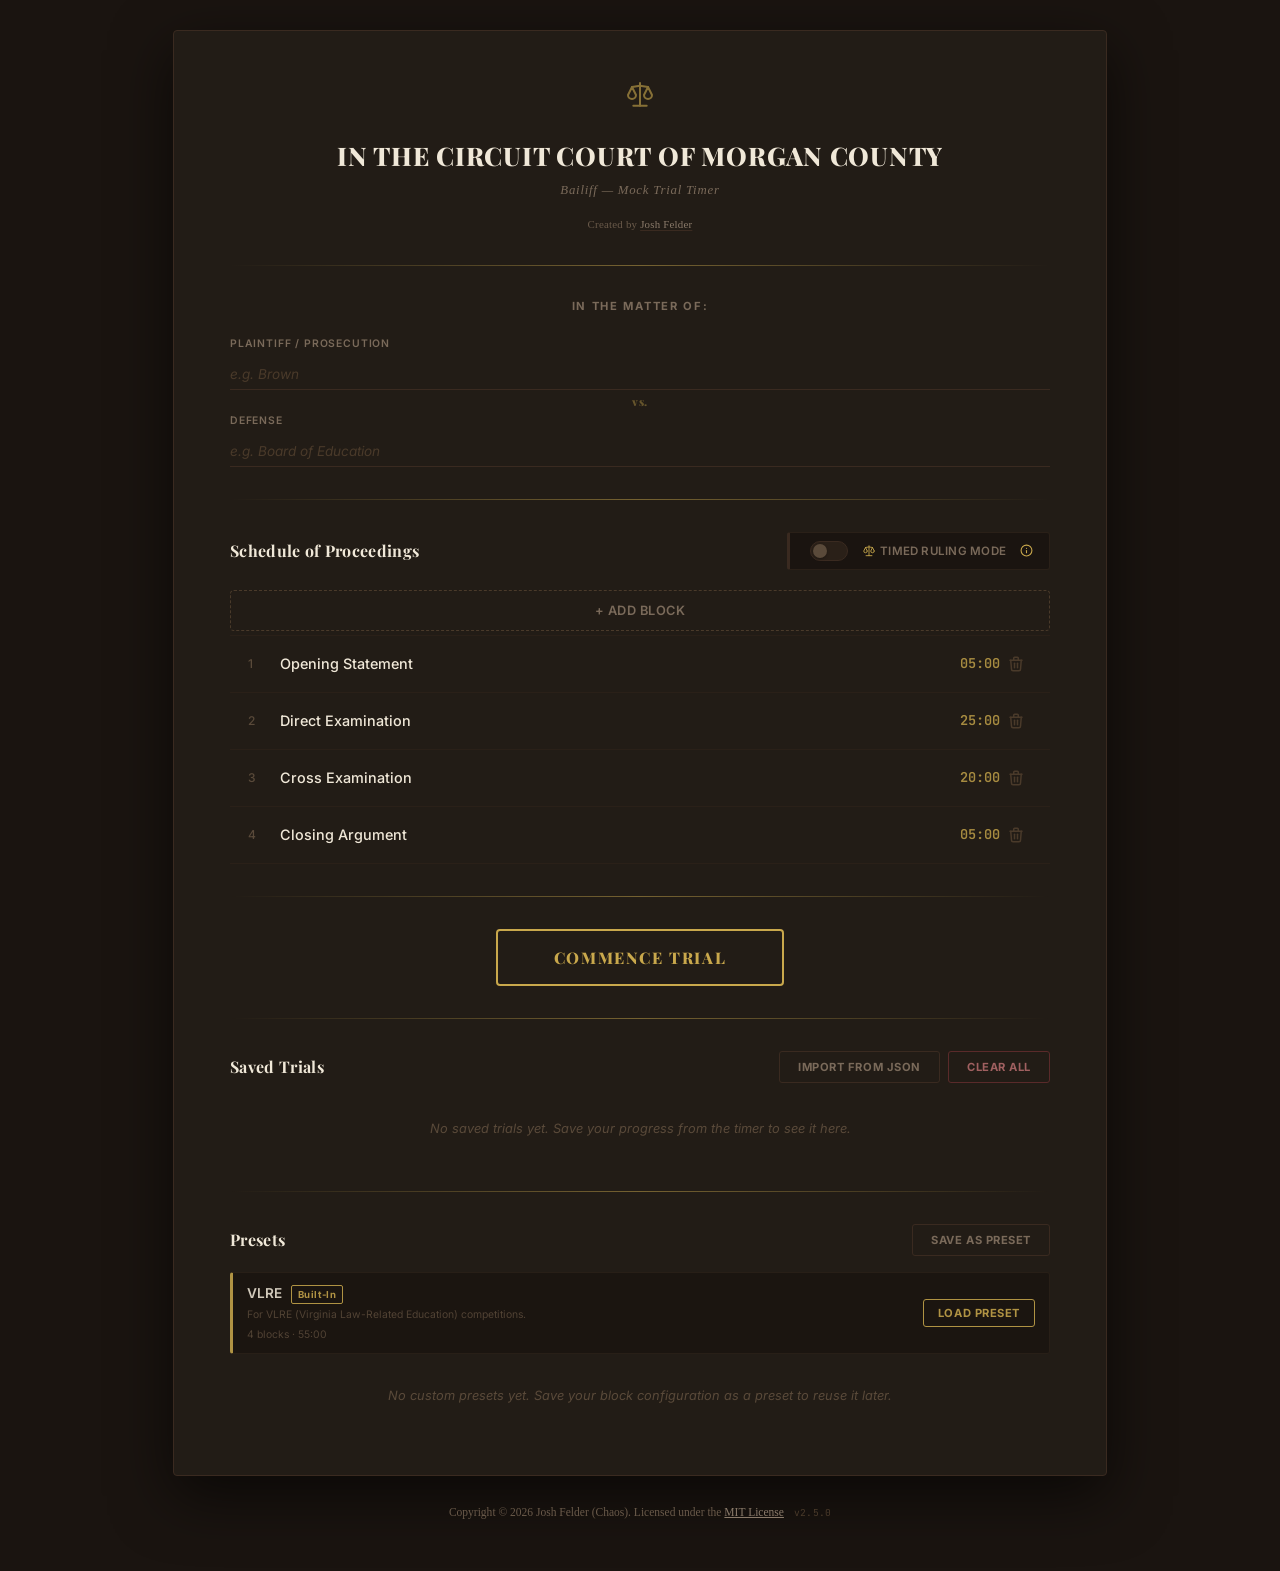
==== commit b94b8eee: "feat: add docket-style png export option" ====
--- a/index.html
+++ b/index.html
@@ -209,6 +209,10 @@
                     <input type="radio" name="export-format" value="json">
                     <span>JSON</span>
                 </label>
+                <label class="export-format-option">
+                    <input type="radio" name="export-format" value="image">
+                    <span>Image</span>
+                </label>
             </div>
             <div class="export-status" id="export-status"></div>
             <div class="confirm-actions">
--- a/index.css
+++ b/index.css
@@ -880,6 +880,10 @@
     text-overflow: ellipsis;
 }
 
+.saved-trial-progress--overtime {
+    color: #d08a8a;
+}
+
 .saved-trial-desc {
     font-size: 0.72rem;
     font-family: 'Inter', -apple-system, BlinkMacSystemFont, "Segoe UI", Roboto, sans-serif;
@@ -989,6 +993,7 @@
 .export-format-toggle {
     display: flex;
     gap: 10px;
+    flex-wrap: wrap;
     justify-content: center;
     margin-bottom: 18px;
 }
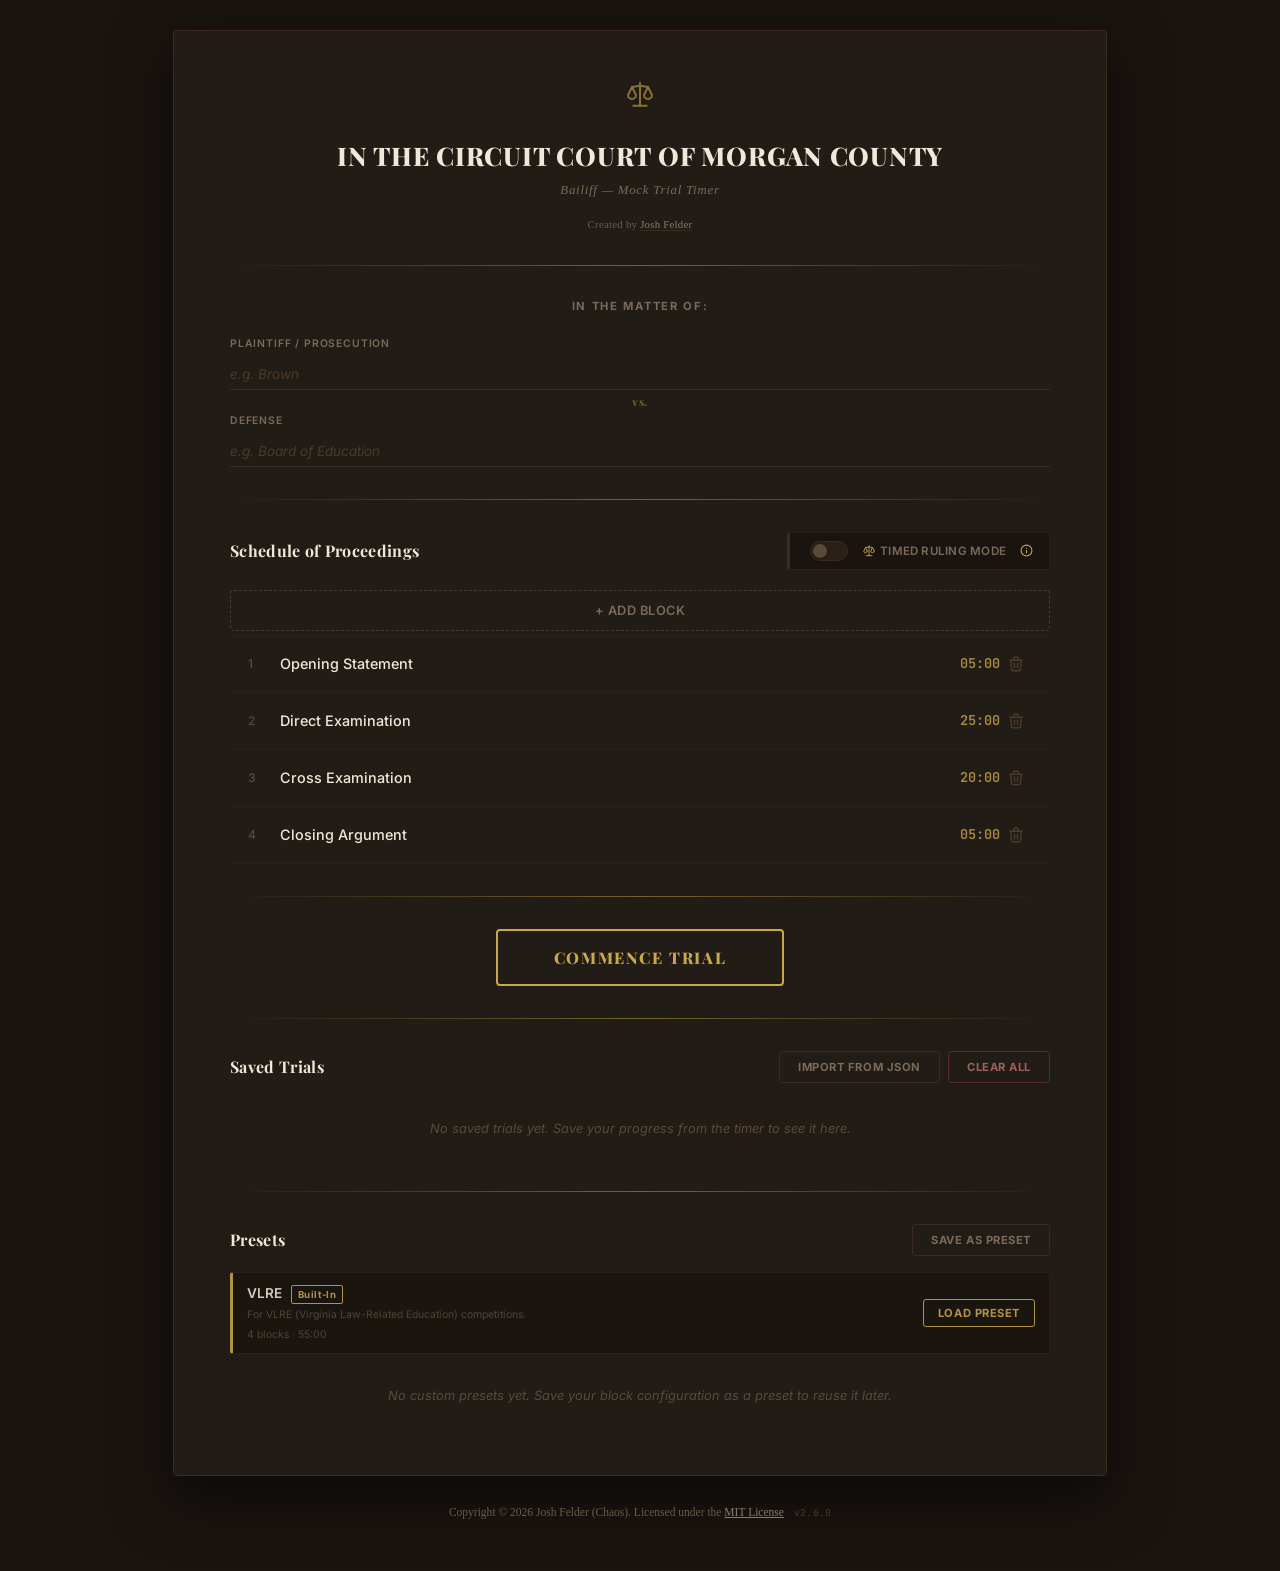
==== commit 5a0438b6: "feat: add elapsed time display to time blocks" ====
--- a/index.html
+++ b/index.html
@@ -203,7 +203,7 @@
             <div class="export-format-toggle" id="export-format-toggle">
                 <label class="export-format-option active">
                     <input type="radio" name="export-format" value="readable" checked>
-                    <span>Human-Readable</span>
+                    <span>Plain Text</span>
                 </label>
                 <label class="export-format-option">
                     <input type="radio" name="export-format" value="json">
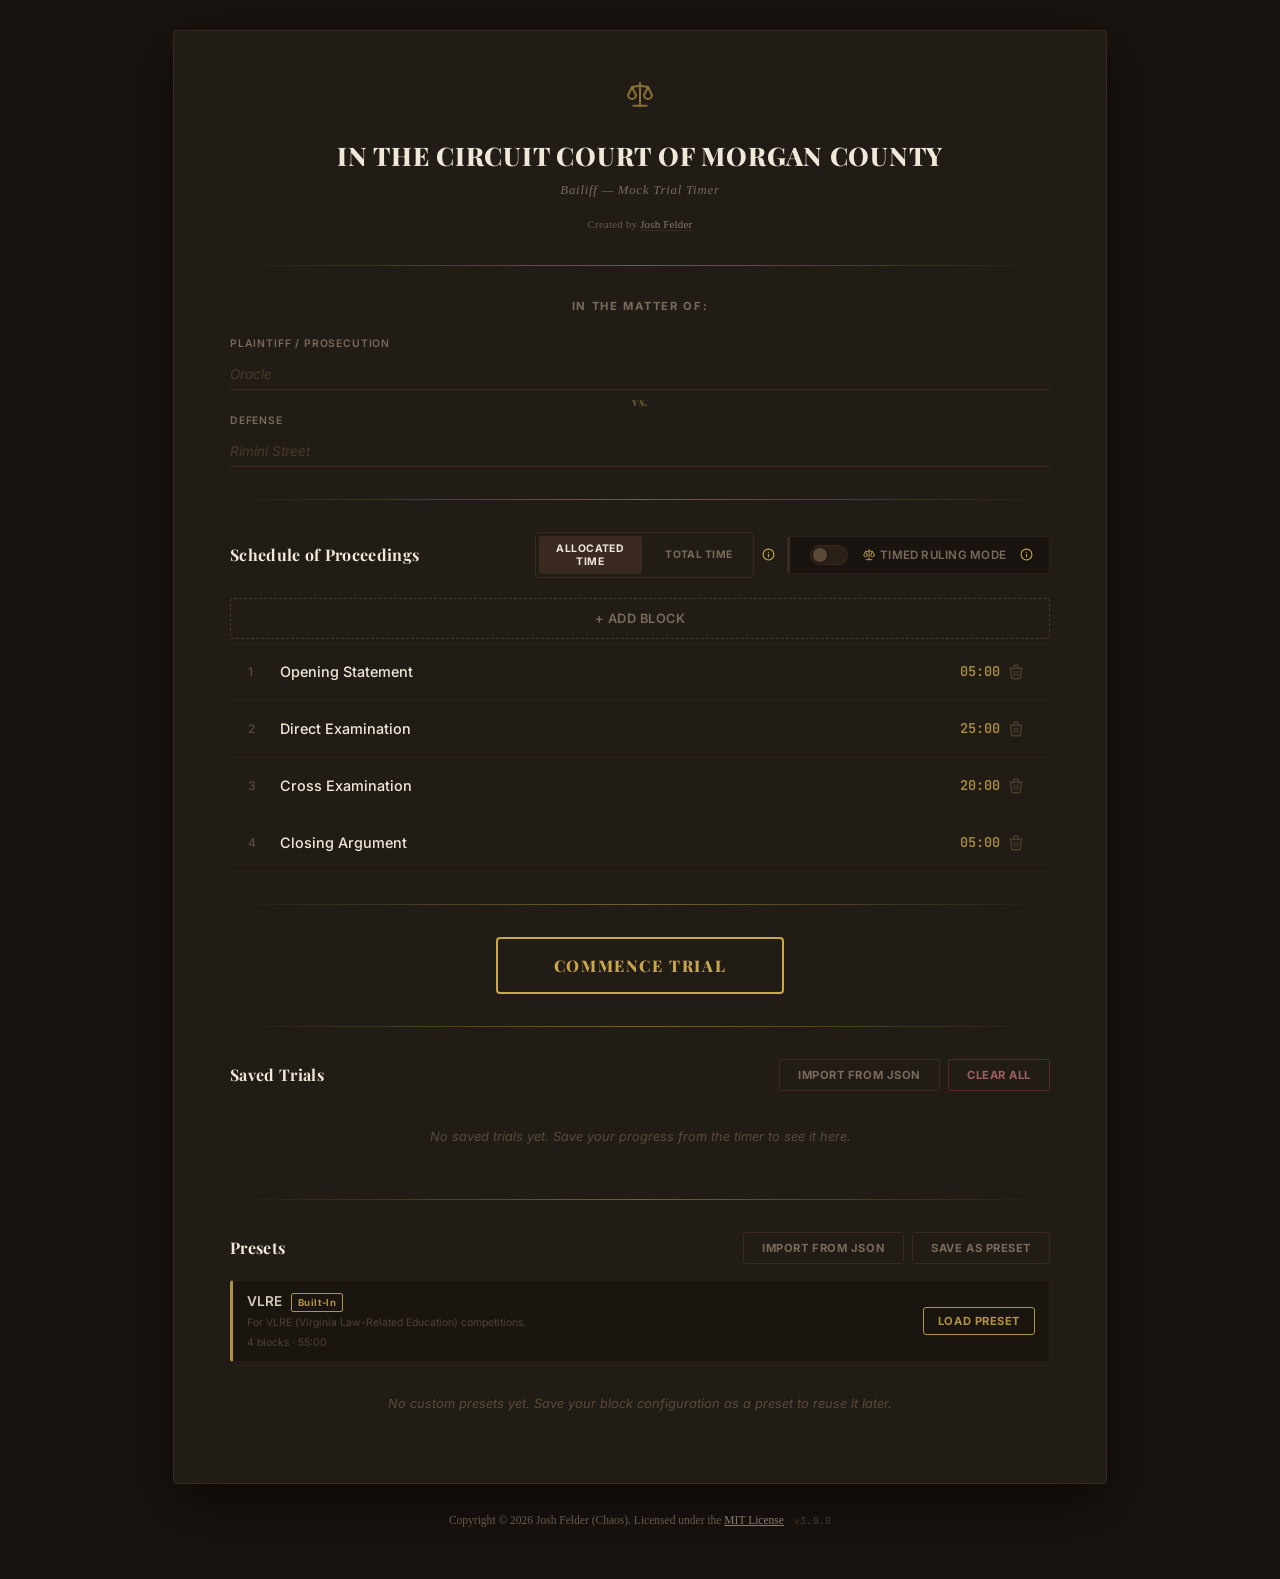
==== commit 9dc96c10: "feat: add witness sub-blocks" ====
--- a/index.html
+++ b/index.html
@@ -67,13 +67,22 @@
         <div class="schedule">
             <div class="schedule-top">
                 <h2>Schedule of Proceedings</h2>
-                <div class="schedule-toggle">
-                    <label for="timed-ruling-toggle" class="toggle-switch">
-                        <input type="checkbox" id="timed-ruling-toggle">
-                        <span class="toggle-slider"></span>
-                    </label>
-                    <label for="timed-ruling-toggle" class="toggle-label-text"><svg width="14" height="14" viewBox="0 0 24 24" fill="none" stroke="currentColor" stroke-width="1.5" stroke-linecap="round" stroke-linejoin="round"><path d="M7 20l10 0"/><path d="M6 6l6 -1l6 1"/><path d="M12 3l0 17"/><path d="M9 12l-3 -6l-3 6a3 3 0 0 0 6 0"/><path d="M21 12l-3 -6l-3 6a3 3 0 0 0 6 0"/></svg>Timed Ruling Mode</label>
-                    <span class="info-icon" id="tr-mode-info"><svg width="13" height="13" viewBox="0 0 24 24" fill="none" stroke="currentColor" stroke-width="2" stroke-linecap="round" stroke-linejoin="round"><circle cx="12" cy="12" r="10"/><line x1="12" y1="16" x2="12" y2="12"/><line x1="12" y1="8" x2="12.01" y2="8"/></svg></span>
+                <div class="schedule-top-controls">
+                    <div class="witness-mode-toggle-wrap">
+                        <div class="witness-mode-toggle" id="witness-mode-toggle">
+                            <button type="button" class="witness-mode-btn active" data-mode="allocated">Allocated Time</button>
+                            <button type="button" class="witness-mode-btn" data-mode="stopwatch">Total Time</button>
+                        </div>
+                        <span class="info-icon" id="witness-mode-info"><svg width="13" height="13" viewBox="0 0 24 24" fill="none" stroke="currentColor" stroke-width="2" stroke-linecap="round" stroke-linejoin="round"><circle cx="12" cy="12" r="10"/><line x1="12" y1="16" x2="12" y2="12"/><line x1="12" y1="8" x2="12.01" y2="8"/></svg></span>
+                    </div>
+                    <div class="schedule-toggle">
+                        <label for="timed-ruling-toggle" class="toggle-switch">
+                            <input type="checkbox" id="timed-ruling-toggle">
+                            <span class="toggle-slider"></span>
+                        </label>
+                        <label for="timed-ruling-toggle" class="toggle-label-text"><svg width="14" height="14" viewBox="0 0 24 24" fill="none" stroke="currentColor" stroke-width="1.5" stroke-linecap="round" stroke-linejoin="round"><path d="M7 20l10 0"/><path d="M6 6l6 -1l6 1"/><path d="M12 3l0 17"/><path d="M9 12l-3 -6l-3 6a3 3 0 0 0 6 0"/><path d="M21 12l-3 -6l-3 6a3 3 0 0 0 6 0"/></svg>Timed Ruling Mode</label>
+                        <span class="info-icon" id="tr-mode-info"><svg width="13" height="13" viewBox="0 0 24 24" fill="none" stroke="currentColor" stroke-width="2" stroke-linecap="round" stroke-linejoin="round"><circle cx="12" cy="12" r="10"/><line x1="12" y1="16" x2="12" y2="12"/><line x1="12" y1="8" x2="12.01" y2="8"/></svg></span>
+                    </div>
                 </div>
             </div>
 
@@ -93,6 +102,34 @@
                         </select>
                     </label>
                 </div>
+
+                <div class="witness-section">
+                    <div class="witness-section-header">
+                        <span class="witness-section-title">Witnesses</span>
+                        <button type="button" id="witness-copy-btn" class="witness-copy-btn">Copy Witnesses</button>
+                    </div>
+
+                    <div class="witness-group" data-side="left">
+                        <div class="witness-group-header">
+                            <span class="witness-group-title" id="witness-group-title-left">Plaintiff Witnesses</span>
+                            <button type="button" class="witness-group-add" data-side="left">+ Add Witness</button>
+                        </div>
+                        <div class="witness-list" id="witness-list-left"></div>
+                    </div>
+
+                    <div class="witness-group" data-side="right">
+                        <div class="witness-group-header">
+                            <span class="witness-group-title" id="witness-group-title-right">Defense Witnesses</span>
+                            <button type="button" class="witness-group-add" data-side="right">+ Add Witness</button>
+                        </div>
+                        <div class="witness-list" id="witness-list-right"></div>
+                    </div>
+
+                    <div class="witness-section-actions">
+                        <button type="button" id="clear-witnesses-btn" class="witness-clear-btn hidden">Clear Witnesses</button>
+                    </div>
+                </div>
+
                 <div class="edit-actions">
                     <button id="save-block-btn">Save Changes</button>
                     <button id="cancel-edit-btn">Cancel</button>
@@ -126,7 +163,10 @@
         <div class="saved-trials">
             <div class="saved-trials-header">
                 <h2>Presets</h2>
-                <button id="save-preset-btn">Save as Preset</button>
+                <div class="saved-trials-header-actions">
+                    <button id="import-presets-btn">Import from JSON</button>
+                    <button id="save-preset-btn">Save as Preset</button>
+                </div>
             </div>
             <div class="saved-trials-list" id="presets-list">
                 <div class="saved-trials-empty">No presets yet.</div>
@@ -223,10 +263,10 @@
         </div>
     </div>
 
-    <!-- Import Trials Dialog -->
+    <!-- Import Dialog (Saved Trials or Presets) -->
     <div class="confirm-overlay hidden" id="import-dialog-overlay">
         <div class="confirm-dialog preset-dialog import-dialog">
-            <h3>Import Saved Trials</h3>
+            <h3 id="import-dialog-title">Import Saved Trials</h3>
             <div class="import-tabs">
                 <button type="button" class="import-tab active" id="import-tab-upload" data-tab="upload">Upload File</button>
                 <button type="button" class="import-tab" id="import-tab-paste" data-tab="paste">Paste JSON</button>
@@ -257,6 +297,59 @@
         </div>
     </div>
 
+    <!-- Copy Witnesses Dialog -->
+    <div class="confirm-overlay hidden" id="witness-copy-overlay">
+        <div class="confirm-dialog preset-dialog witness-copy-dialog">
+            <h3>Copy Witnesses</h3>
+            <label class="witness-copy-source-label">
+                <span>Copy from</span>
+                <select id="witness-copy-source-select">
+                    <option value="">Select a block…</option>
+                </select>
+            </label>
+
+            <div class="witness-copy-picker hidden" id="witness-copy-picker">
+                <div class="witness-copy-group" data-side="left">
+                    <div class="witness-copy-group-header">
+                        <span id="witness-copy-title-left">Plaintiff Witnesses</span>
+                        <button type="button" class="witness-copy-select-all" data-side="left">Select All</button>
+                    </div>
+                    <div class="witness-copy-checklist" id="witness-copy-checklist-left"></div>
+                </div>
+
+                <div class="witness-copy-group" data-side="right">
+                    <div class="witness-copy-group-header">
+                        <span id="witness-copy-title-right">Defense Witnesses</span>
+                        <button type="button" class="witness-copy-select-all" data-side="right">Select All</button>
+                    </div>
+                    <div class="witness-copy-checklist" id="witness-copy-checklist-right"></div>
+                </div>
+
+                <div class="witness-copy-side-toggle" id="witness-copy-side-toggle">
+                    <button type="button" class="witness-copy-side-btn active" data-side-mode="opposing">Opposing Side (Link for Rulings)</button>
+                    <button type="button" class="witness-copy-side-btn" data-side-mode="same">Same Side</button>
+                </div>
+            </div>
+
+            <div class="confirm-actions">
+                <button class="confirm-btn confirm-cancel" id="witness-copy-cancel">Cancel</button>
+                <button class="confirm-btn confirm-save" id="witness-copy-confirm" disabled>Copy Selected</button>
+            </div>
+        </div>
+    </div>
+
+    <!-- Link Witness Dialog -->
+    <div class="confirm-overlay hidden" id="witness-link-overlay">
+        <div class="confirm-dialog preset-dialog witness-link-dialog">
+            <h3>Link Witness</h3>
+            <p>Link <strong id="witness-link-name"></strong> to an opposing-side witness for Timed Ruling Mode: pick one, or choose Not Linked to clear it.</p>
+            <div class="witness-copy-checklist" id="witness-link-list"></div>
+            <div class="confirm-actions">
+                <button class="confirm-btn confirm-cancel" id="witness-link-cancel">Close</button>
+            </div>
+        </div>
+    </div>
+
     <!-- Timed Ruling Mode Info Dialog -->
     <div class="confirm-overlay hidden" id="tr-mode-info-overlay">
         <div class="confirm-dialog">
@@ -274,6 +367,24 @@
         </div>
     </div>
 
+    <!-- Witness Mode Info Dialog -->
+    <div class="confirm-overlay hidden" id="witness-mode-info-overlay">
+        <div class="confirm-dialog">
+            <div class="confirm-seal">
+                <svg xmlns="http://www.w3.org/2000/svg" width="24" height="24" viewBox="0 0 24 24" fill="none" stroke="currentColor" stroke-width="1.5" stroke-linecap="round" stroke-linejoin="round">
+                    <path d="M8 7a4 4 0 1 0 8 0a4 4 0 0 0 -8 0"/><path d="M6 21v-2a4 4 0 0 1 4 -4h4a4 4 0 0 1 4 4v2"/>
+                </svg>
+            </div>
+            <h3>Witness Timing Modes</h3>
+            <p><strong>Allocated Time</strong>: each witness gets their own time budget and counts down independently, the same as a normal block. The block's own time becomes a read-only sum of its witnesses' times.</p>
+            <p><strong>Total Time</strong>: witnesses have no budget of their own; each just counts up on a stopwatch while selected. The block's own time is the real, user-set budget that ticks down for real while any of its witnesses is running.</p>
+            <p>This is a single setting for the whole trial. Check your competition rules if you're not sure which one to use.</p>
+            <div class="confirm-actions">
+                <button class="confirm-btn confirm-save" id="witness-mode-info-ok">Got it</button>
+            </div>
+        </div>
+    </div>
+
     <footer>
         <p>Copyright &copy; 2026 Josh Felder (Chaos). Licensed under the <a href="https://opensource.org/licenses/MIT" target="_blank">MIT License</a><span class="version-footer" id="version-footer"></span></p>
     </footer>
--- a/index.css
+++ b/index.css
@@ -184,6 +184,12 @@
     color: #f0e8d8;
     margin: 0;
     letter-spacing: 0.02em;
+}
+
+.schedule-top-controls {
+    display: flex;
+    align-items: center;
+    gap: 12px;
 }
 
 .schedule-toggle {
@@ -388,6 +394,507 @@
 #save-block-btn:active,
 #cancel-edit-btn:active { transform: scale(0.97); }
 
+/* ===== WITNESSES ===== */
+.witness-section {
+    display: flex;
+    flex-direction: column;
+    gap: 10px;
+    padding-top: 4px;
+    border-top: 1px solid #3a2a20;
+}
+
+.witness-section-header {
+    display: flex;
+    align-items: center;
+    justify-content: space-between;
+    gap: 10px;
+    flex-wrap: wrap;
+}
+
+.witness-section-title {
+    font-size: 0.65rem;
+    font-weight: 600;
+    font-family: 'Inter', -apple-system, BlinkMacSystemFont, "Segoe UI", Roboto, sans-serif;
+    color: #7a6a5a;
+    text-transform: uppercase;
+    letter-spacing: 0.06em;
+}
+
+.witness-copy-btn {
+    padding: 6px 12px;
+    background: #221c16;
+    border: 1px solid #3a2a20;
+    color: #c9a84c;
+    border-radius: 4px;
+    font-family: 'Inter', -apple-system, BlinkMacSystemFont, "Segoe UI", Roboto, sans-serif;
+    font-weight: 600;
+    font-size: 0.7rem;
+    outline: none;
+    cursor: pointer;
+    transition: border-color 0.2s, background 0.2s;
+}
+
+.witness-copy-btn:hover {
+    border-color: #c9a84c;
+    background: #2a2018;
+}
+
+.witness-mode-toggle-wrap {
+    display: flex;
+    align-items: center;
+    gap: 8px;
+}
+
+.witness-mode-toggle {
+    display: flex;
+    gap: 6px;
+    border: 1px solid #3a2a20;
+    border-radius: 4px;
+    padding: 3px;
+}
+
+.witness-mode-btn {
+    flex: 1;
+    padding: 6px 10px;
+    font-size: 0.65rem;
+    font-weight: 700;
+    font-family: 'Inter', -apple-system, BlinkMacSystemFont, "Segoe UI", Roboto, sans-serif;
+    text-transform: uppercase;
+    letter-spacing: 0.04em;
+    border: none;
+    border-radius: 3px;
+    background: transparent;
+    color: #7a6a5a;
+    cursor: pointer;
+    transition: all 0.2s;
+}
+
+.witness-mode-btn.active {
+    background: #3a2a20;
+    color: #f0e8d8;
+}
+
+.witness-mode-btn:not(.active):hover {
+    color: #f0e8d8;
+}
+
+.witness-time-input:disabled {
+    opacity: 0.45;
+    cursor: not-allowed;
+}
+
+.witness-list {
+    display: flex;
+    flex-direction: column;
+    gap: 6px;
+}
+
+.witness-empty {
+    font-size: 0.72rem;
+    font-family: 'Inter', -apple-system, BlinkMacSystemFont, "Segoe UI", Roboto, sans-serif;
+    color: #5a4a3a;
+    font-style: italic;
+    padding: 4px 0;
+}
+
+.witness-row {
+    display: flex;
+    align-items: center;
+    gap: 8px;
+    flex-wrap: wrap;
+}
+
+.witness-name-input,
+.witness-time-input {
+    padding: 8px 10px;
+    background: #221c16;
+    border: 1px solid #3a2a20;
+    color: #f0e8d8;
+    border-radius: 4px;
+    font-family: 'Inter', -apple-system, BlinkMacSystemFont, "Segoe UI", Roboto, sans-serif;
+    font-size: 0.8rem;
+    outline: none;
+    transition: border-color 0.2s;
+}
+
+.witness-name-input {
+    flex: 1;
+    min-width: 110px;
+}
+
+.witness-time-input {
+    width: 70px;
+    flex-shrink: 0;
+    font-family: 'JetBrains Mono', monospace;
+    text-align: center;
+}
+
+.witness-link-btn {
+    flex-shrink: 0;
+    max-width: 140px;
+    padding: 7px 10px;
+    background: transparent;
+    border: 1px solid #3a2a20;
+    border-radius: 4px;
+    font-family: 'Inter', -apple-system, BlinkMacSystemFont, "Segoe UI", Roboto, sans-serif;
+    font-size: 0.7rem;
+    color: #7a6a5a;
+    cursor: pointer;
+    white-space: nowrap;
+    overflow: hidden;
+    text-overflow: ellipsis;
+    transition: all 0.2s;
+}
+
+.witness-link-btn:hover {
+    border-color: #5a4a3a;
+    color: #f0e8d8;
+}
+
+.witness-link-btn.linked {
+    border-color: #c9a84c;
+    color: #c9a84c;
+}
+
+.witness-link-select:focus,
+.witness-link-select:hover {
+    border-color: #c9a84c;
+}
+
+.witness-name-input:focus,
+.witness-time-input:focus {
+    border-color: #c9a84c;
+}
+
+.witness-delete {
+    flex-shrink: 0;
+    width: 32px;
+    height: 32px;
+    display: flex;
+    align-items: center;
+    justify-content: center;
+    background: transparent;
+    border: 1px solid transparent;
+    border-radius: 4px;
+    color: #5a4a3a;
+    cursor: pointer;
+    transition: all 0.2s;
+}
+
+.witness-delete svg { width: 15px; height: 15px; }
+
+.witness-delete:hover {
+    color: #8b1a1a;
+    border-color: #6e1515;
+    background: #2a1818;
+}
+
+.witness-move-group {
+    display: flex;
+    flex-direction: column;
+    flex-shrink: 0;
+    gap: 1px;
+}
+
+.witness-move {
+    background: transparent;
+    border: none;
+    color: #5a4a3a;
+    width: 22px;
+    height: 15px;
+    border-radius: 3px;
+    cursor: pointer;
+    display: flex;
+    align-items: center;
+    justify-content: center;
+    transition: all 0.2s;
+}
+
+.witness-move svg { width: 12px; height: 12px; }
+
+.witness-move:hover:not(:disabled) { color: #c9a84c; background: rgba(201, 168, 76, 0.08); }
+.witness-move:active:not(:disabled) { transform: scale(0.9); }
+.witness-move:disabled { color: #2a2018; cursor: default; }
+
+.witness-group {
+    display: flex;
+    flex-direction: column;
+    gap: 8px;
+}
+
+.witness-group-header {
+    display: flex;
+    align-items: center;
+    justify-content: space-between;
+    gap: 10px;
+}
+
+.witness-group-title {
+    font-size: 0.62rem;
+    font-weight: 600;
+    font-family: 'Inter', -apple-system, BlinkMacSystemFont, "Segoe UI", Roboto, sans-serif;
+    color: #5a4a3a;
+    text-transform: uppercase;
+    letter-spacing: 0.06em;
+}
+
+.witness-section-actions {
+    display: flex;
+    gap: 8px;
+}
+
+.witness-group-add,
+.witness-clear-btn {
+    padding: 8px 14px;
+    font-size: 0.7rem;
+    font-weight: 700;
+    font-family: 'Inter', -apple-system, BlinkMacSystemFont, "Segoe UI", Roboto, sans-serif;
+    border-radius: 4px;
+    border: 1px solid #3a2a20;
+    background: transparent;
+    color: #7a6a5a;
+    cursor: pointer;
+    text-transform: uppercase;
+    letter-spacing: 0.04em;
+    transition: all 0.2s;
+}
+
+.witness-group-add {
+    padding: 5px 10px;
+    font-size: 0.62rem;
+}
+
+.witness-group-add:hover,
+.witness-clear-btn:hover {
+    border-color: #5a4a3a;
+    color: #f0e8d8;
+    background: #2a2018;
+}
+
+.witness-clear-btn {
+    color: #a06060;
+    border-color: #5a2a2a;
+}
+
+.witness-clear-btn:hover {
+    border-color: #8a3a3a;
+    color: #f0d0d0;
+    background: #2a1818;
+}
+
+.witness-clear-btn.hidden { display: none; }
+
+#edit-block-time:disabled {
+    opacity: 0.6;
+    cursor: not-allowed;
+    color: #c9a84c;
+    font-family: 'JetBrains Mono', monospace;
+}
+
+#edit-block-link:disabled {
+    opacity: 0.5;
+    cursor: not-allowed;
+}
+
+/* ===== COPY WITNESSES DIALOG ===== */
+.witness-copy-dialog,
+.witness-link-dialog {
+    max-width: 480px;
+    text-align: left;
+}
+
+.witness-copy-source-label {
+    display: flex;
+    flex-direction: column;
+    gap: 6px;
+    font-size: 0.65rem;
+    font-weight: 600;
+    font-family: 'Inter', -apple-system, BlinkMacSystemFont, "Segoe UI", Roboto, sans-serif;
+    color: #7a6a5a;
+    text-transform: uppercase;
+    letter-spacing: 0.06em;
+}
+
+.witness-copy-source-label select {
+    padding: 10px;
+    background: #221c16;
+    border: 1px solid #3a2a20;
+    color: #f0e8d8;
+    border-radius: 4px;
+    font-family: 'Inter', -apple-system, BlinkMacSystemFont, "Segoe UI", Roboto, sans-serif;
+    font-size: 0.85rem;
+    outline: none;
+    appearance: none;
+    background-image: url("data:image/svg+xml,%3Csvg xmlns='http://www.w3.org/2000/svg' width='14' height='14' viewBox='0 0 24 24' fill='none' stroke='%237a6a5a' stroke-width='2.5' stroke-linecap='round' stroke-linejoin='round'%3E%3Cpath d='m6 9 6 6 6-6'/%3E%3C/svg%3E");
+    background-repeat: no-repeat;
+    background-position: calc(100% - 10px) center;
+    padding-right: 32px;
+    transition: border-color 0.2s;
+}
+
+.witness-copy-source-label select:focus {
+    border-color: #c9a84c;
+}
+
+.witness-copy-picker {
+    display: flex;
+    flex-direction: column;
+    gap: 14px;
+    margin-top: 14px;
+}
+
+.witness-copy-group {
+    display: flex;
+    flex-direction: column;
+    gap: 6px;
+}
+
+.witness-copy-group-header {
+    display: flex;
+    align-items: center;
+    justify-content: space-between;
+    gap: 10px;
+    font-size: 0.62rem;
+    font-weight: 600;
+    font-family: 'Inter', -apple-system, BlinkMacSystemFont, "Segoe UI", Roboto, sans-serif;
+    color: #5a4a3a;
+    text-transform: uppercase;
+    letter-spacing: 0.06em;
+}
+
+.witness-copy-select-all {
+    padding: 3px 8px;
+    font-size: 0.6rem;
+    font-weight: 700;
+    font-family: 'Inter', -apple-system, BlinkMacSystemFont, "Segoe UI", Roboto, sans-serif;
+    border-radius: 3px;
+    border: 1px solid #3a2a20;
+    background: transparent;
+    color: #7a6a5a;
+    cursor: pointer;
+    text-transform: none;
+    letter-spacing: 0;
+    transition: all 0.2s;
+}
+
+.witness-copy-select-all:hover {
+    border-color: #5a4a3a;
+    color: #f0e8d8;
+}
+
+.witness-copy-checklist {
+    display: flex;
+    flex-direction: column;
+    gap: 4px;
+}
+
+.witness-copy-checklist-empty {
+    font-size: 0.7rem;
+    font-family: 'Inter', -apple-system, BlinkMacSystemFont, "Segoe UI", Roboto, sans-serif;
+    color: #5a4a3a;
+    font-style: italic;
+}
+
+.witness-copy-checklist-heading {
+    font-size: 0.62rem;
+    font-weight: 600;
+    font-family: 'Inter', -apple-system, BlinkMacSystemFont, "Segoe UI", Roboto, sans-serif;
+    color: #7a6a5a;
+    text-transform: uppercase;
+    letter-spacing: 0.06em;
+    margin: 6px 0 -2px;
+}
+
+.witness-copy-checklist-heading:first-child {
+    margin-top: 0;
+}
+
+.witness-copy-pick-row {
+    display: flex;
+    align-items: center;
+    gap: 8px;
+    padding: 6px 10px;
+    background: #221c16;
+    border: 1px solid #3a2a20;
+    border-radius: 4px;
+    font-family: 'Inter', -apple-system, BlinkMacSystemFont, "Segoe UI", Roboto, sans-serif;
+    font-size: 0.78rem;
+    color: #f0e8d8;
+    cursor: pointer;
+    transition: all 0.15s;
+    user-select: none;
+}
+
+.witness-copy-pick-row:hover {
+    border-color: #5a4a3a;
+}
+
+.witness-copy-pick-row.selected {
+    background: #c9a84c;
+    border-color: #c9a84c;
+    color: #1a1410;
+    font-weight: 600;
+}
+
+.witness-copy-pick-row .witness-copy-row-time {
+    margin-left: auto;
+    font-family: 'JetBrains Mono', monospace;
+    font-size: 0.72rem;
+    color: #7a6a5a;
+}
+
+.witness-copy-pick-row.selected .witness-copy-row-time {
+    color: #4a3a1a;
+}
+
+.witness-copy-side-toggle {
+    display: flex;
+    gap: 6px;
+    border: 1px solid #3a2a20;
+    border-radius: 4px;
+    padding: 3px;
+    margin-bottom: 14px;
+}
+
+.witness-copy-side-btn {
+    flex: 1;
+    padding: 8px 10px;
+    font-size: 0.65rem;
+    font-weight: 700;
+    font-family: 'Inter', -apple-system, BlinkMacSystemFont, "Segoe UI", Roboto, sans-serif;
+    text-transform: uppercase;
+    letter-spacing: 0.03em;
+    border: none;
+    border-radius: 3px;
+    background: transparent;
+    color: #7a6a5a;
+    cursor: pointer;
+    transition: all 0.2s;
+}
+
+.witness-copy-side-btn.active {
+    background: #3a2a20;
+    color: #f0e8d8;
+}
+
+.witness-copy-side-btn:not(.active):hover {
+    color: #f0e8d8;
+}
+
+.block-witness-badge {
+    display: inline-flex;
+    align-items: center;
+    margin-left: 8px;
+    padding: 2px 8px;
+    font-size: 0.6rem;
+    font-weight: 700;
+    font-family: 'Inter', -apple-system, BlinkMacSystemFont, "Segoe UI", Roboto, sans-serif;
+    color: #8a7a6a;
+    border: 1px solid #3a2a20;
+    border-radius: 3px;
+    white-space: nowrap;
+}
+
 /* ===== ADD BLOCK BUTTON ===== */
 #add-block-btn {
     width: 100%;
@@ -966,7 +1473,8 @@
     justify-content: flex-end;
 }
 
-#import-trials-btn {
+#import-trials-btn,
+#import-presets-btn {
     padding: 8px 18px;
     font-size: 0.7rem;
     font-weight: 700;
@@ -981,13 +1489,15 @@
     transition: all 0.2s;
 }
 
-#import-trials-btn:hover {
+#import-trials-btn:hover,
+#import-presets-btn:hover {
     border-color: #5a4a3a;
     color: #f0e8d8;
     background: #2a2018;
 }
 
-#import-trials-btn:active { transform: scale(0.97); }
+#import-trials-btn:active,
+#import-presets-btn:active { transform: scale(0.97); }
 
 /* ===== EXPORT DIALOG ===== */
 .export-format-toggle {
@@ -1297,10 +1807,17 @@
         font-size: 16px;
     }
 
-    .schedule-top { 
+    .schedule-top {
         flex-direction: column;
         align-items: flex-start;
         gap: 12px;
+    }
+
+    .schedule-top-controls {
+        flex-direction: column;
+        align-items: stretch;
+        gap: 10px;
+        width: 100%;
     }
 
     .schedule-toggle {
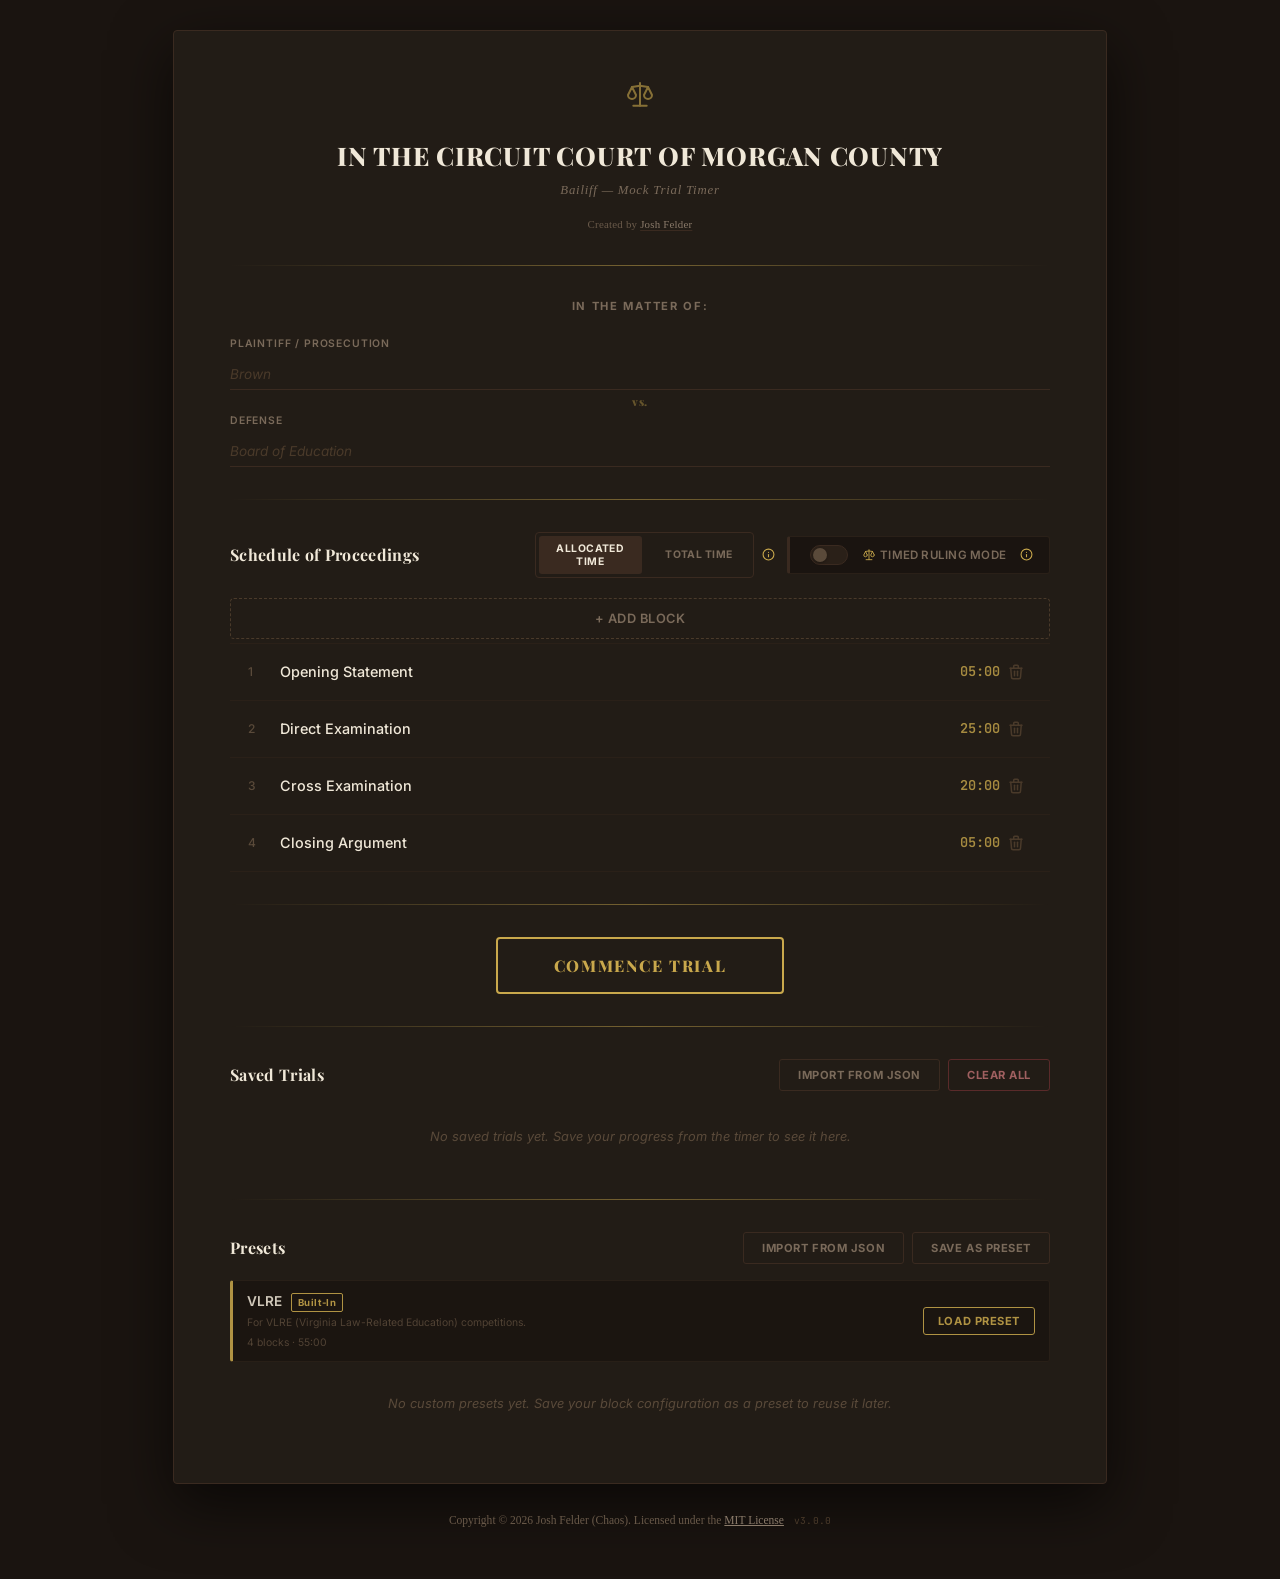
==== commit 9faf8535: "chore: refactor codebase" ====
--- a/index.html
+++ b/index.html
@@ -389,8 +389,6 @@
         <p>Copyright &copy; 2026 Josh Felder (Chaos). Licensed under the <a href="https://opensource.org/licenses/MIT" target="_blank">MIT License</a><span class="version-footer" id="version-footer"></span></p>
     </footer>
 
-    <script src="version.js"></script>
-    <script src="cases.js"></script>
-    <script src="setup.js"></script>
+    <script type="module" src="js/setup/main.js"></script>
 </body>
 </html>
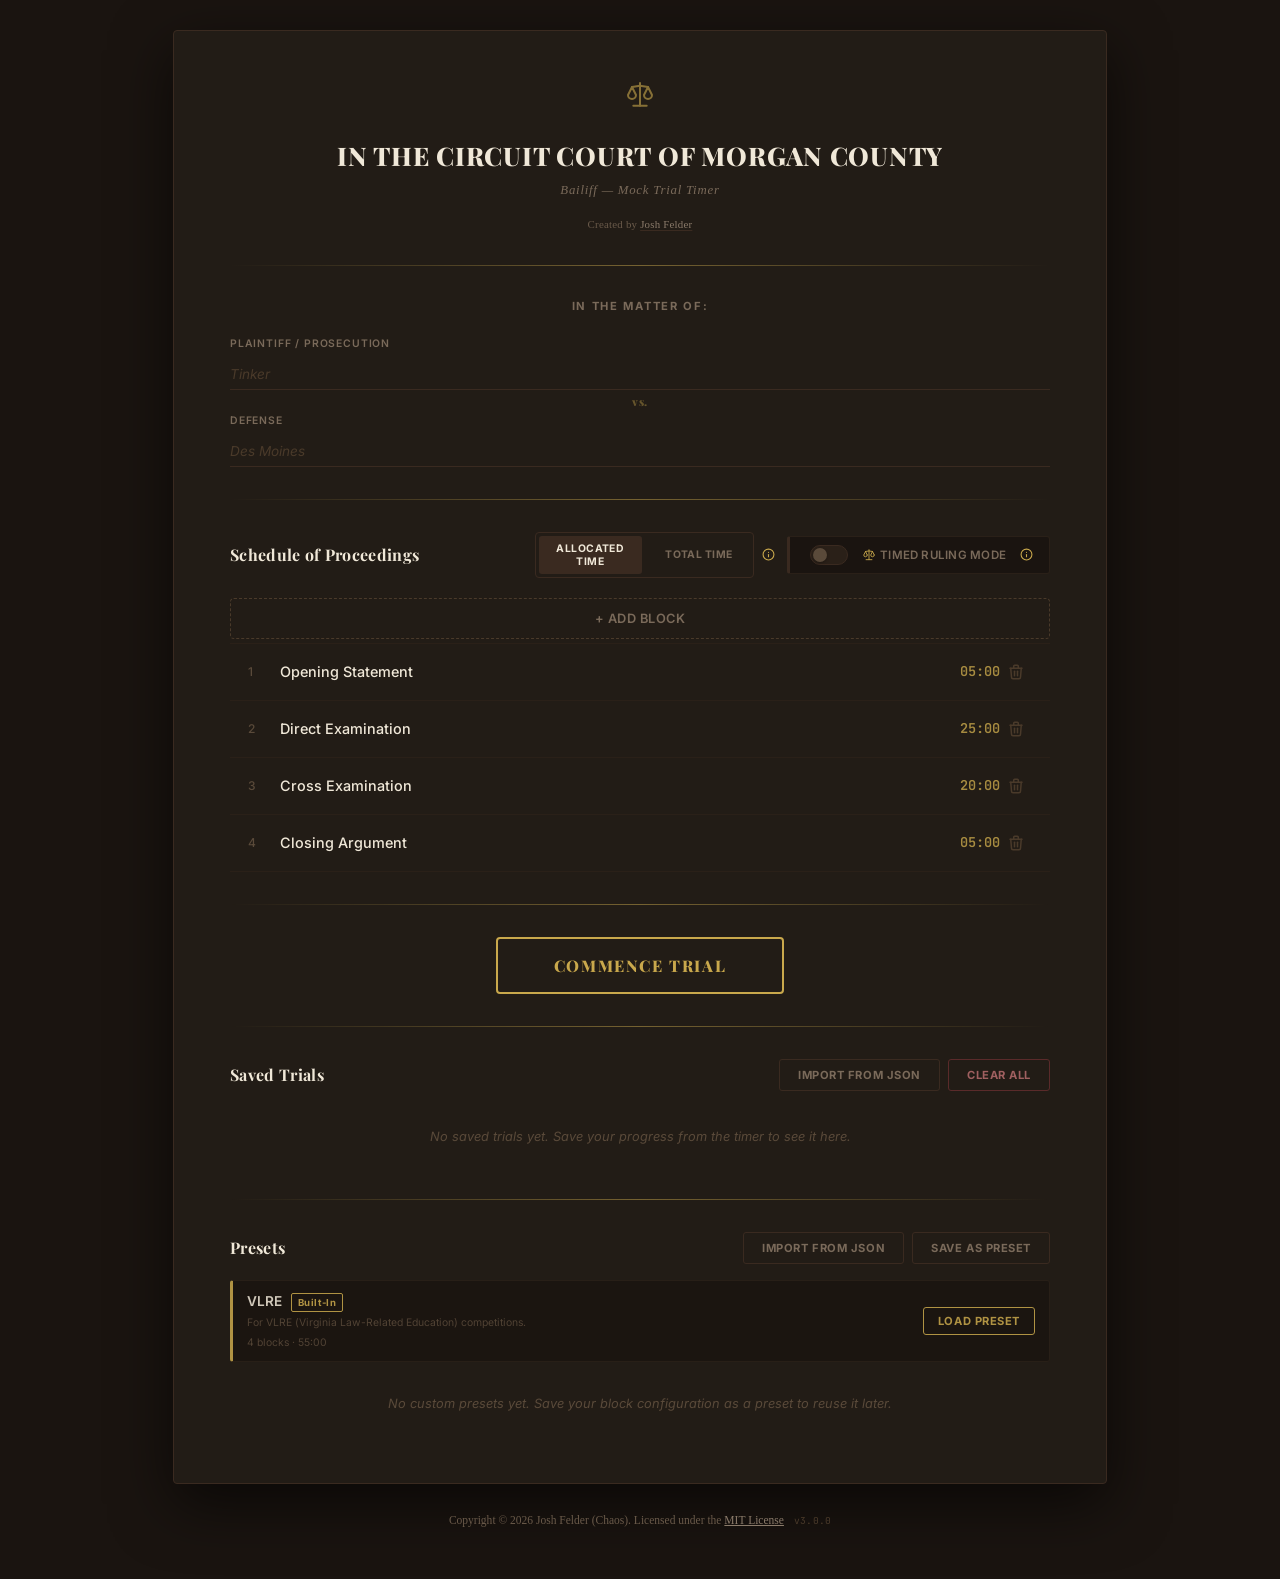
==== commit c529c34e: "feat: enable exporting presets to clipboard" ====
--- a/index.html
+++ b/index.html
@@ -239,7 +239,7 @@
     <div class="confirm-overlay hidden" id="export-dialog-overlay">
         <div class="confirm-dialog preset-dialog">
             <h3 id="export-dialog-title">Export Trial</h3>
-            <p>Choose a format, then download it as a file or copy it to your clipboard.</p>
+            <p id="export-dialog-desc">Choose a format, then download it as a file or copy it to your clipboard.</p>
             <div class="export-format-toggle" id="export-format-toggle">
                 <label class="export-format-option active">
                     <input type="radio" name="export-format" value="readable" checked>
--- a/index.css
+++ b/index.css
@@ -1500,12 +1500,24 @@
 #import-presets-btn:active { transform: scale(0.97); }
 
 /* ===== EXPORT DIALOG ===== */
+/* Tighter than the generic .confirm-dialog p bottom margin (24px) — this
+   dialog stacks a format picker and a status line between the description
+   and the action buttons, so the generic spacing compounds into a much
+   bigger gap than other confirm dialogs get. */
+#export-dialog-desc {
+    margin-bottom: 10px;
+}
+
 .export-format-toggle {
     display: flex;
     gap: 10px;
     flex-wrap: wrap;
     justify-content: center;
-    margin-bottom: 18px;
+    margin-bottom: 10px;
+}
+
+.export-format-toggle.hidden {
+    display: none;
 }
 
 .export-format-option {
@@ -1528,15 +1540,47 @@
     background: rgba(201, 168, 76, 0.08);
 }
 
+/* Custom-drawn radio dot (appearance:none + a centered ::before circle)
+   instead of the native control — native accent-color rendering places the
+   fill dot off-center at this size in some browsers. */
 .export-format-option input {
-    accent-color: #c9a84c;
+    appearance: none;
+    -webkit-appearance: none;
+    width: 14px;
+    height: 14px;
+    margin: 0;
+    flex-shrink: 0;
+    border: 1.5px solid #5a4a3a;
+    border-radius: 50%;
+    background: transparent;
+    cursor: pointer;
+    display: grid;
+    place-content: center;
+}
+
+.export-format-option input::before {
+    content: "";
+    width: 6px;
+    height: 6px;
+    border-radius: 50%;
+    background: #c9a84c;
+    transform: scale(0);
+    transition: transform 0.15s ease;
+}
+
+.export-format-option input:checked {
+    border-color: #c9a84c;
+}
+
+.export-format-option input:checked::before {
+    transform: scale(1);
 }
 
 .export-status {
-    min-height: 18px;
+    min-height: 14px;
     font-size: 0.72rem;
     color: #7a9a6a;
-    margin: -6px 0 14px;
+    margin: 0 0 6px;
     font-family: 'Inter', -apple-system, BlinkMacSystemFont, "Segoe UI", Roboto, sans-serif;
 }
 
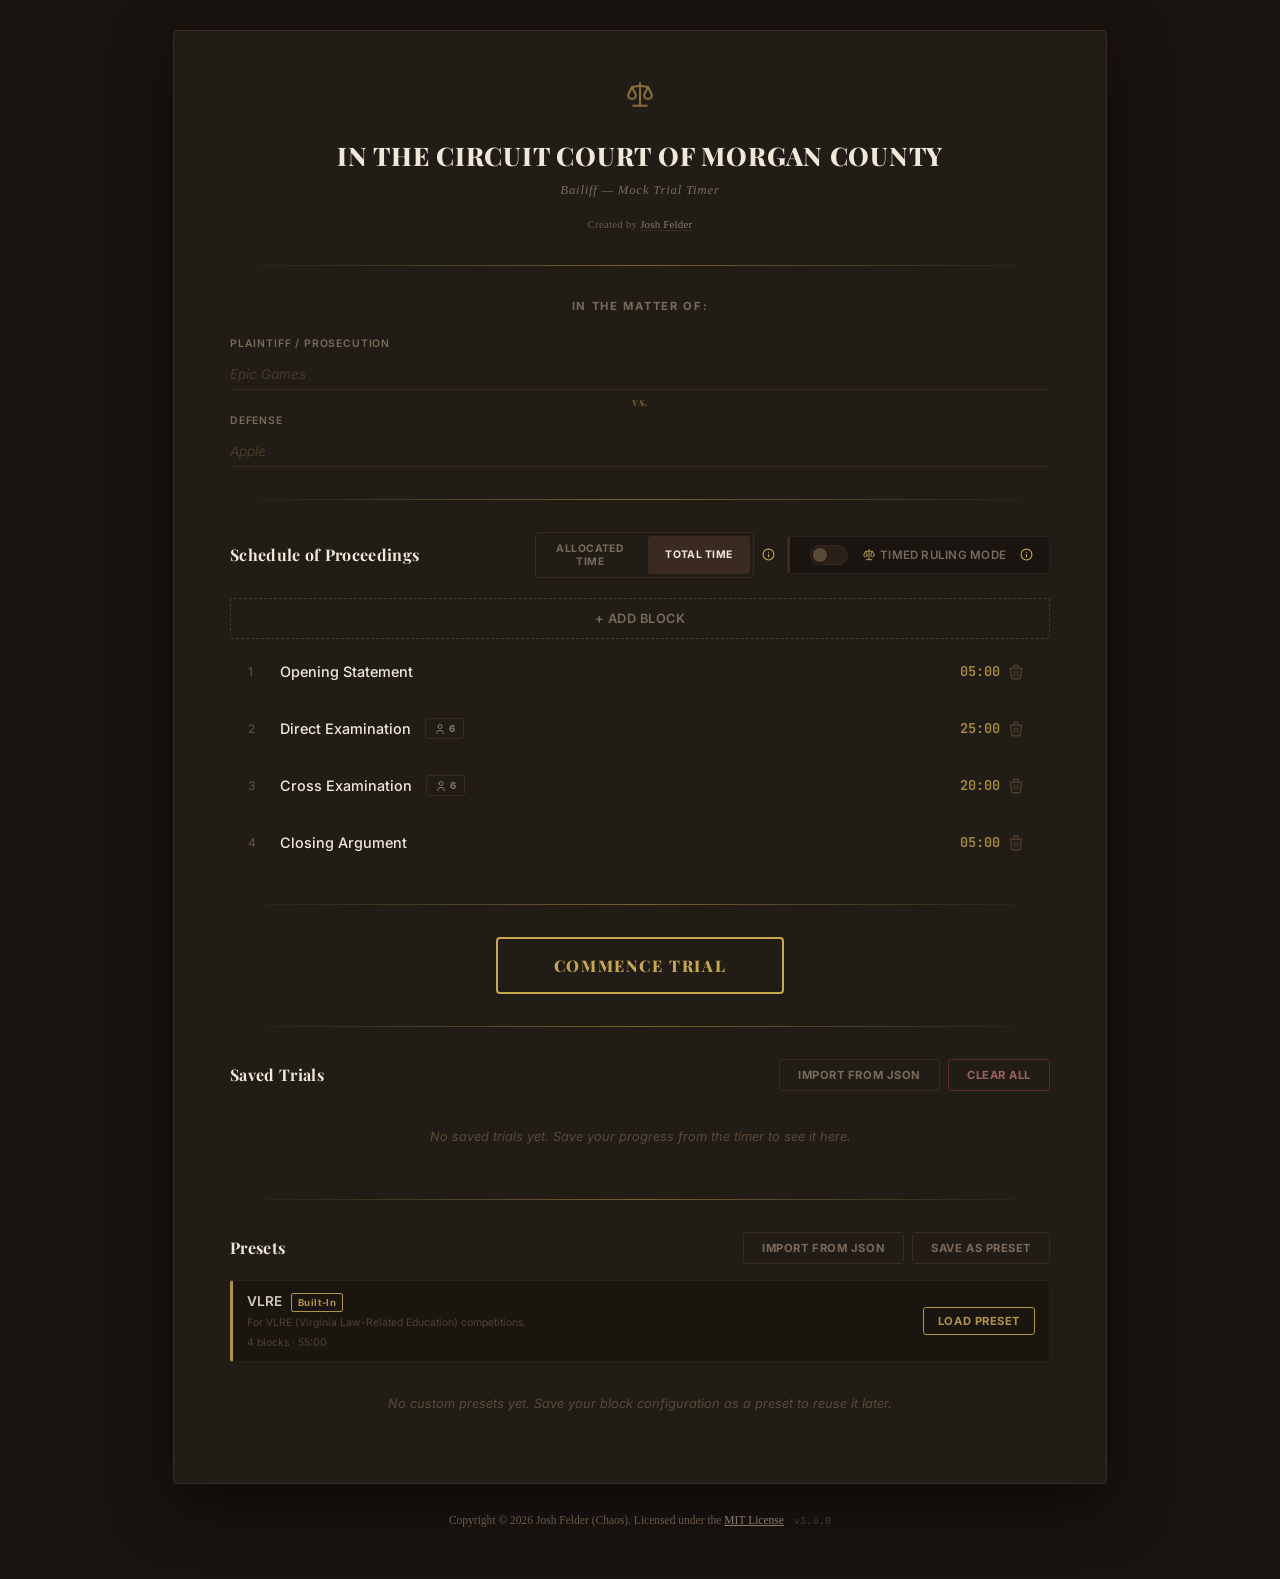
==== commit e3142a60: "feat: warn on uneven witness times, add auto witness rename" ====
--- a/index.html
+++ b/index.html
@@ -350,6 +350,19 @@
         </div>
     </div>
 
+    <!-- Rename Witnesses Everywhere Dialog -->
+    <div class="confirm-overlay hidden" id="witness-rename-overlay">
+        <div class="confirm-dialog preset-dialog witness-link-dialog">
+            <h3>Rename Other Witnesses?</h3>
+            <p><strong id="witness-rename-old-name"></strong> was renamed to <strong id="witness-rename-new-name"></strong>. Rename these witnesses of the same name too?</p>
+            <div class="witness-copy-checklist" id="witness-rename-list"></div>
+            <div class="confirm-actions">
+                <button class="confirm-btn confirm-cancel" id="witness-rename-skip">Just This One</button>
+                <button class="confirm-btn confirm-save" id="witness-rename-confirm">Rename Selected</button>
+            </div>
+        </div>
+    </div>
+
     <!-- Timed Ruling Mode Info Dialog -->
     <div class="confirm-overlay hidden" id="tr-mode-info-overlay">
         <div class="confirm-dialog">
--- a/index.css
+++ b/index.css
@@ -786,6 +786,7 @@
     display: flex;
     flex-direction: column;
     gap: 4px;
+    margin-bottom: 14px;
 }
 
 .witness-copy-checklist-empty {
@@ -1003,6 +1004,11 @@
     flex-shrink: 0;
     color: #c9a84c;
     opacity: 0.8;
+}
+
+.block-time-uneven {
+    color: #c07a7a;
+    opacity: 1;
 }
 
 .block-linked-badge {
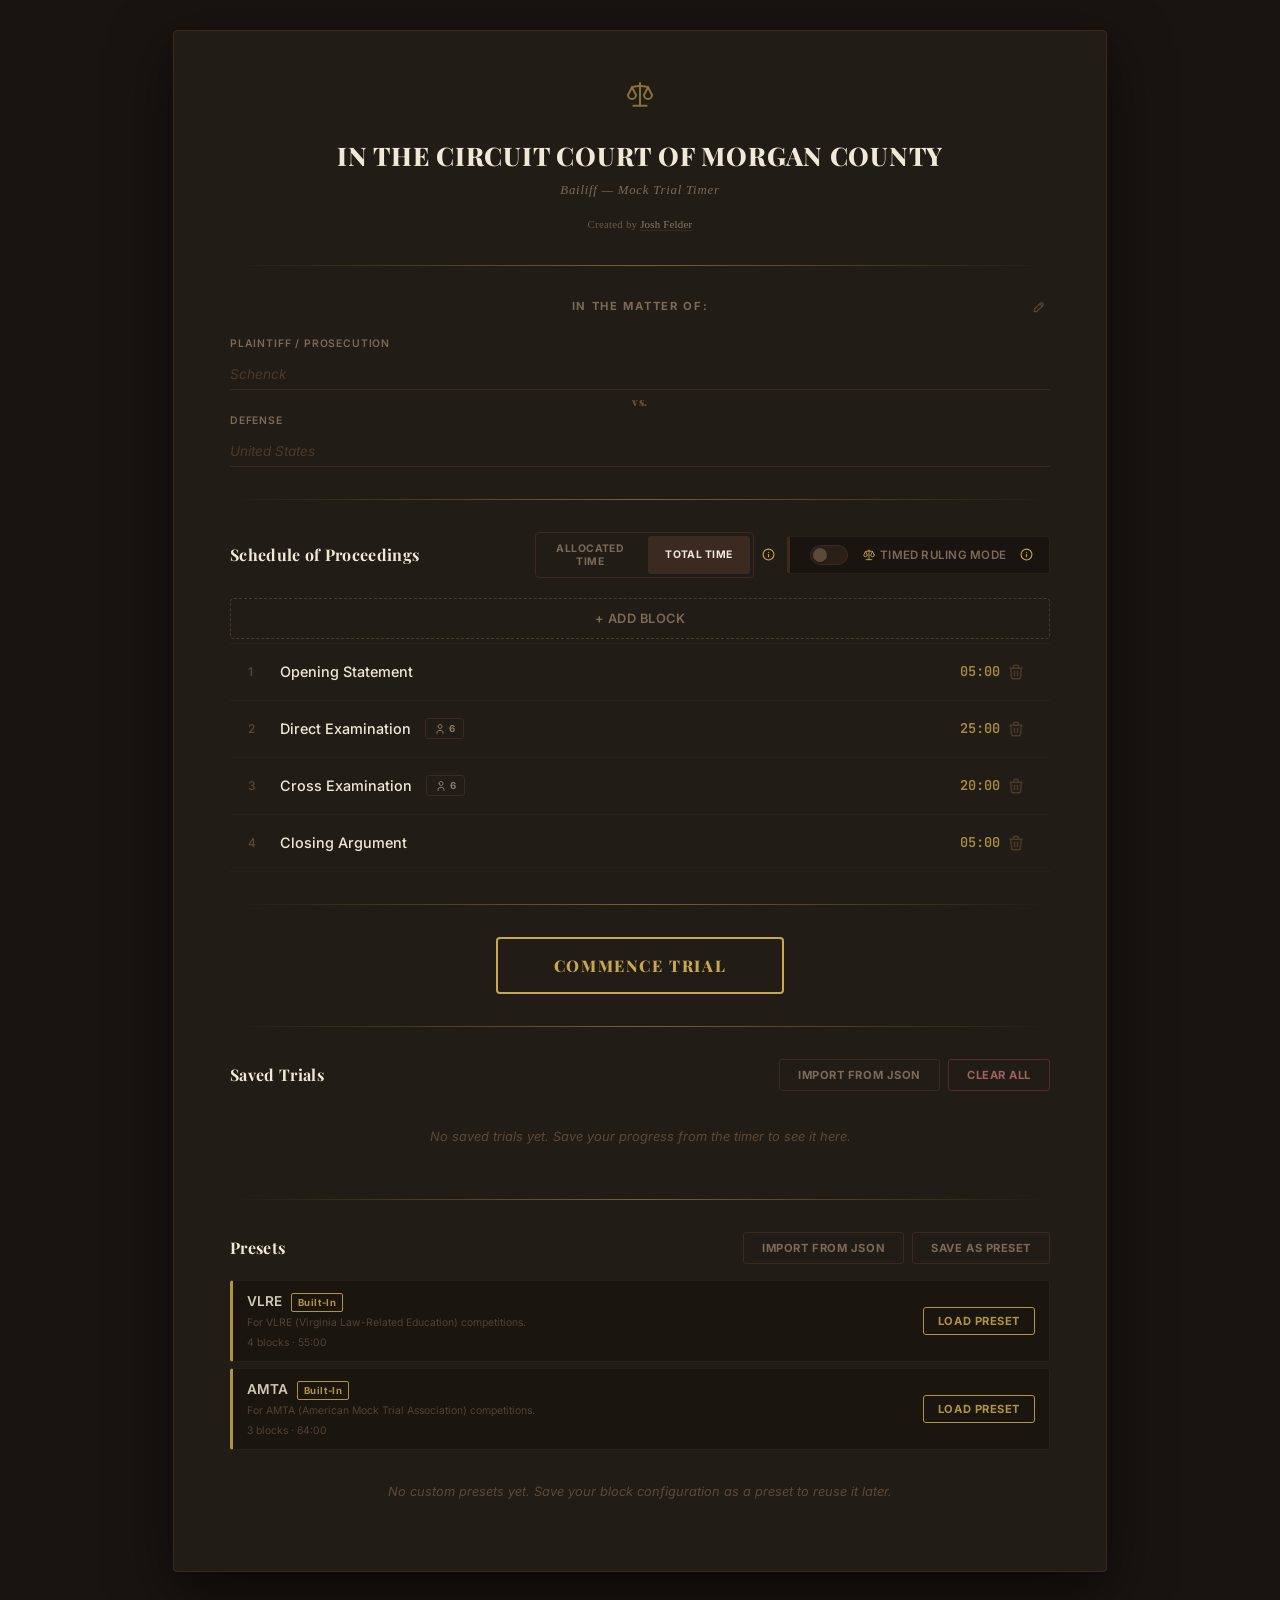
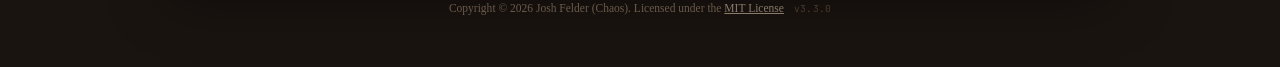
==== commit eb263524: "feat: add case name suggestion manager Add a pencil icon next to "In the Matter Of" that opens a dia" ====
--- a/index.html
+++ b/index.html
@@ -44,7 +44,12 @@
         <div class="section-divider"></div>
 
         <div class="matter">
-            <div class="matter-heading">IN THE MATTER OF:</div>
+            <div class="matter-heading-row">
+                <div class="matter-heading">IN THE MATTER OF:</div>
+                <button type="button" class="case-library-btn" id="case-library-btn" title="Manage case name suggestions" aria-label="Manage case name suggestions">
+                    <svg xmlns="http://www.w3.org/2000/svg" width="14" height="14" viewBox="0 0 24 24" fill="none" stroke="currentColor" stroke-width="2" stroke-linecap="round" stroke-linejoin="round"><path d="M4 20h4l10.5 -10.5a2.828 2.828 0 1 0 -4 -4l-10.5 10.5v4" /><path d="M13.5 6.5l4 4" /></svg>
+                </button>
+            </div>
             <div class="parties">
                 <div class="party-row">
                     <div class="party">
@@ -196,6 +201,70 @@
         </div>
     </div>
 
+    <!-- Description Edit Dialog -->
+    <div class="confirm-overlay hidden" id="desc-edit-overlay">
+        <div class="confirm-dialog preset-dialog">
+            <div class="confirm-seal">
+                <svg xmlns="http://www.w3.org/2000/svg" width="24" height="24" viewBox="0 0 24 24" fill="none" stroke="currentColor" stroke-width="1.5" stroke-linecap="round" stroke-linejoin="round">
+                    <path d="M14 3v4a1 1 0 0 0 1 1h4"/><path d="M17 21h-10a2 2 0 0 1 -2 -2v-14a2 2 0 0 1 2 -2h7l5 5v11a2 2 0 0 1 -2 2z"/><path d="M9 11l0 4"/><path d="M13 11l0 4"/><path d="M11 13l-2 0"/>
+                </svg>
+            </div>
+            <h3>Edit Notes</h3>
+            <div class="preset-dialog-fields">
+                <label>
+                    <span>Description</span>
+                    <textarea id="desc-edit-input" rows="2" placeholder="Add notes about this trial"></textarea>
+                </label>
+            </div>
+            <div class="confirm-actions">
+                <button class="confirm-btn confirm-cancel" id="desc-edit-cancel">Cancel</button>
+                <button class="confirm-btn confirm-save" id="desc-edit-save">Save</button>
+            </div>
+        </div>
+    </div>
+
+    <!-- Case Library Dialog -->
+    <div class="confirm-overlay hidden" id="case-library-overlay">
+        <div class="confirm-dialog preset-dialog case-library-dialog">
+            <h3>Case Name Suggestions</h3>
+            <p>Manage which case names appear as placeholder text for the Plaintiff / Defense fields above.</p>
+
+            <div class="case-lib-section">
+                <div class="case-lib-section-header">
+                    <span class="case-lib-section-title">Famous Cases</span>
+                    <div class="case-lib-section-actions">
+                        <button type="button" class="case-lib-btn" id="famous-cases-enable-all">Enable All</button>
+                        <button type="button" class="case-lib-btn" id="famous-cases-disable-all">Disable All</button>
+                    </div>
+                </div>
+                <input type="text" class="case-lib-search" id="famous-cases-search" placeholder="Search famous cases…" autocomplete="off">
+                <div class="case-lib-list" id="famous-cases-list"></div>
+            </div>
+
+            <div class="case-lib-section">
+                <div class="case-lib-section-header">
+                    <span class="case-lib-section-title">Custom Cases</span>
+                    <div class="case-lib-section-actions">
+                        <button type="button" class="case-lib-btn" id="custom-cases-import-btn">Import</button>
+                        <button type="button" class="case-lib-btn" id="custom-cases-export-btn">Export</button>
+                        <button type="button" class="case-lib-btn case-lib-btn-danger" id="custom-cases-clear-all">Clear All</button>
+                    </div>
+                </div>
+                <div class="case-lib-list" id="custom-cases-list"></div>
+                <div class="case-lib-add-row">
+                    <input type="text" id="custom-case-p-input" placeholder="Plaintiff, e.g. Brown" autocomplete="off">
+                    <span class="case-lib-add-vs">v.</span>
+                    <input type="text" id="custom-case-d-input" placeholder="Defense, e.g. Board of Education" autocomplete="off">
+                    <button type="button" class="case-lib-btn case-lib-btn-add" id="custom-case-add-btn">+ Add</button>
+                </div>
+            </div>
+
+            <div class="confirm-actions">
+                <button class="confirm-btn confirm-cancel" id="case-library-close">Close</button>
+            </div>
+        </div>
+    </div>
+
     <!-- Delete Confirmation Dialog -->
     <div class="confirm-overlay hidden" id="delete-confirm-overlay">
         <div class="confirm-dialog">
@@ -209,28 +278,6 @@
             <div class="confirm-actions">
                 <button class="confirm-btn confirm-cancel" id="delete-confirm-cancel">Cancel</button>
                 <button class="confirm-btn confirm-leave" id="delete-confirm-confirm">Delete</button>
-            </div>
-        </div>
-    </div>
-
-    <!-- Description Edit Dialog -->
-    <div class="confirm-overlay hidden" id="desc-edit-overlay">
-        <div class="confirm-dialog preset-dialog">
-            <div class="confirm-seal">
-                <svg xmlns="http://www.w3.org/2000/svg" width="24" height="24" viewBox="0 0 24 24" fill="none" stroke="currentColor" stroke-width="1.5" stroke-linecap="round" stroke-linejoin="round">
-                    <path d="M14 3v4a1 1 0 0 0 1 1h4"/><path d="M17 21h-10a2 2 0 0 1 -2 -2v-14a2 2 0 0 1 2 -2h7l5 5v11a2 2 0 0 1 -2 2z"/><path d="M9 11l0 4"/><path d="M13 11l0 4"/><path d="M11 13l-2 0"/>
-                </svg>
-            </div>
-            <h3>Edit Notes</h3>
-            <div class="preset-dialog-fields">
-                <label>
-                    <span>Description</span>
-                    <textarea id="desc-edit-input" rows="2" placeholder="Add notes about this trial"></textarea>
-                </label>
-            </div>
-            <div class="confirm-actions">
-                <button class="confirm-btn confirm-cancel" id="desc-edit-cancel">Cancel</button>
-                <button class="confirm-btn confirm-save" id="desc-edit-save">Save</button>
             </div>
         </div>
     </div>
--- a/index.css
+++ b/index.css
@@ -94,6 +94,11 @@
 }
 
 /* ===== IN THE MATTER OF ===== */
+.matter-heading-row {
+    position: relative;
+    margin-bottom: 20px;
+}
+
 .matter-heading {
     text-align: center;
     font-size: 0.7rem;
@@ -101,8 +106,31 @@
     font-family: 'Inter', -apple-system, BlinkMacSystemFont, "Segoe UI", Roboto, sans-serif;
     letter-spacing: 0.15em;
     color: #7a6a5a;
-    margin-bottom: 20px;
-    text-transform: uppercase;
+    text-transform: uppercase;
+}
+
+.case-library-btn {
+    position: absolute;
+    right: 0;
+    top: 50%;
+    transform: translateY(-50%);
+    display: flex;
+    align-items: center;
+    justify-content: center;
+    width: 22px;
+    height: 22px;
+    padding: 0;
+    border: none;
+    border-radius: 3px;
+    background: transparent;
+    color: #5a4a3a;
+    cursor: pointer;
+    transition: color 0.2s, background 0.2s;
+}
+
+.case-library-btn:hover {
+    color: #c9a84c;
+    background: rgba(201, 168, 76, 0.08);
 }
 
 .parties {
@@ -1735,6 +1763,239 @@
     font-size: 0.8rem;
 }
 
+/* ===== CASE LIBRARY DIALOG ===== */
+.case-library-dialog {
+    max-width: 560px;
+    text-align: left;
+}
+
+.case-lib-section {
+    margin-top: 18px;
+}
+
+.case-lib-section:first-of-type {
+    margin-top: 20px;
+}
+
+.case-lib-section-header {
+    display: flex;
+    align-items: center;
+    justify-content: space-between;
+    gap: 10px;
+    margin-bottom: 8px;
+}
+
+.case-lib-section-title {
+    font-size: 0.68rem;
+    font-weight: 700;
+    font-family: 'Inter', -apple-system, BlinkMacSystemFont, "Segoe UI", Roboto, sans-serif;
+    color: #8a7a6a;
+    text-transform: uppercase;
+    letter-spacing: 0.06em;
+}
+
+.case-lib-section-actions {
+    display: flex;
+    gap: 6px;
+    flex-wrap: wrap;
+}
+
+.case-lib-btn {
+    padding: 5px 12px;
+    font-size: 0.65rem;
+    font-weight: 700;
+    font-family: 'Inter', -apple-system, BlinkMacSystemFont, "Segoe UI", Roboto, sans-serif;
+    border-radius: 3px;
+    border: 1px solid #3a2a20;
+    background: transparent;
+    color: #7a6a5a;
+    cursor: pointer;
+    text-transform: uppercase;
+    letter-spacing: 0.04em;
+    transition: all 0.2s;
+}
+
+.case-lib-btn:hover {
+    border-color: #5a4a3a;
+    color: #f0e8d8;
+    background: #2a2018;
+}
+
+.case-lib-btn:active { transform: scale(0.96); }
+
+.case-lib-btn-danger {
+    border-color: #5a2a2a;
+    color: #a06060;
+}
+
+.case-lib-btn-danger:hover {
+    border-color: #8a3a3a;
+    color: #f0d0d0;
+    background: #2a1818;
+}
+
+.case-lib-search {
+    display: block;
+    width: 100%;
+    box-sizing: border-box;
+    padding: 8px 10px;
+    margin-bottom: 8px;
+    font-size: 0.78rem;
+    font-family: 'Inter', -apple-system, BlinkMacSystemFont, "Segoe UI", Roboto, sans-serif;
+    border-radius: 4px;
+    border: 1px solid #3a2a20;
+    background: #1a1410;
+    color: #f0e8d8;
+    outline: none;
+    transition: border-color 0.2s;
+}
+
+.case-lib-search::placeholder {
+    color: #5a4a3a;
+}
+
+.case-lib-search:focus {
+    border-color: #c9a84c;
+}
+
+.case-lib-list {
+    display: flex;
+    flex-direction: column;
+    gap: 4px;
+    max-height: 220px;
+    overflow-y: auto;
+    padding-right: 2px;
+}
+
+.case-lib-row {
+    display: flex;
+    align-items: center;
+    padding: 7px 10px;
+    background: #1a1410;
+    border: 1px solid #2a2018;
+    border-radius: 4px;
+    cursor: pointer;
+    transition: all 0.15s;
+    user-select: none;
+}
+
+.case-lib-row:hover {
+    border-color: #5a4a3a;
+}
+
+.case-lib-row.selected {
+    background: rgba(201, 168, 76, 0.1);
+    border-color: #c9a84c;
+}
+
+.case-lib-row-text {
+    font-size: 0.75rem;
+    font-family: 'Inter', -apple-system, BlinkMacSystemFont, "Segoe UI", Roboto, sans-serif;
+    color: #5a4a3a;
+    transition: color 0.15s;
+}
+
+.case-lib-row.selected .case-lib-row-text {
+    color: #f0e8d8;
+}
+
+.case-lib-row-vs {
+    color: #c9a84c;
+    opacity: 0.6;
+    font-weight: 700;
+}
+
+.case-lib-custom-row {
+    display: flex;
+    align-items: center;
+    justify-content: space-between;
+    gap: 10px;
+    padding: 7px 10px;
+    background: #1a1410;
+    border: 1px solid #2a2018;
+    border-radius: 4px;
+}
+
+.case-lib-custom-row .case-lib-row-text {
+    color: #f0e8d8;
+}
+
+.case-lib-remove-btn {
+    display: flex;
+    align-items: center;
+    justify-content: center;
+    flex-shrink: 0;
+    width: 26px;
+    height: 26px;
+    padding: 0;
+    border: none;
+    border-radius: 3px;
+    background: transparent;
+    color: #4a3a2a;
+    cursor: pointer;
+    transition: all 0.2s;
+}
+
+.case-lib-remove-btn svg {
+    width: 14px;
+    height: 14px;
+}
+
+.case-lib-remove-btn:hover {
+    color: #8b1a1a;
+    background: rgba(139, 26, 26, 0.08);
+}
+
+.case-lib-empty {
+    text-align: center;
+    font-size: 0.75rem;
+    font-family: 'Inter', -apple-system, BlinkMacSystemFont, "Segoe UI", Roboto, sans-serif;
+    color: #5a4a3a;
+    font-style: italic;
+    padding: 14px 0;
+}
+
+.case-lib-add-row {
+    display: flex;
+    align-items: center;
+    gap: 8px;
+    margin-top: 10px;
+}
+
+.case-lib-add-row input {
+    flex: 1;
+    min-width: 0;
+    padding: 8px 10px;
+    font-size: 0.78rem;
+    font-family: 'Inter', -apple-system, BlinkMacSystemFont, "Segoe UI", Roboto, sans-serif;
+    border-radius: 4px;
+    border: 1px solid #3a2a20;
+    background: #1a1410;
+    color: #f0e8d8;
+    outline: none;
+    transition: border-color 0.2s;
+}
+
+.case-lib-add-row input:focus {
+    border-color: #c9a84c;
+}
+
+.case-lib-add-vs {
+    font-size: 0.65rem;
+    font-weight: 700;
+    color: #7a6a5a;
+    flex-shrink: 0;
+}
+
+.case-lib-btn-add {
+    flex-shrink: 0;
+    white-space: nowrap;
+}
+
+.case-library-dialog .confirm-actions {
+    margin-top: 24px;
+}
+
 /* ===== CONFIRMATION OVERLAY (for index page) ===== */
 .confirm-overlay {
     position: fixed;
@@ -1853,8 +2114,31 @@
     .edit-fields input,
     .edit-fields select,
     .preset-dialog-fields input,
-    .preset-dialog-fields textarea {
+    .preset-dialog-fields textarea,
+    .case-lib-add-row input {
         font-size: 16px;
+    }
+
+    .case-lib-section-header {
+        flex-direction: column;
+        align-items: flex-start;
+        gap: 8px;
+    }
+
+    .case-lib-add-row {
+        flex-wrap: wrap;
+    }
+
+    .case-lib-add-row input {
+        flex-basis: 100%;
+    }
+
+    .case-lib-add-vs {
+        display: none;
+    }
+
+    .case-lib-btn-add {
+        flex: 1;
     }
 
     .schedule-top {
@@ -1943,7 +2227,8 @@
 
     .section-divider { margin: 20px 0; }
 
-    .matter-heading { font-size: 0.6rem; margin-bottom: 14px; }
+    .matter-heading { font-size: 0.6rem; }
+    .matter-heading-row { margin-bottom: 14px; }
 
     .party label { font-size: 0.6rem; }
 
